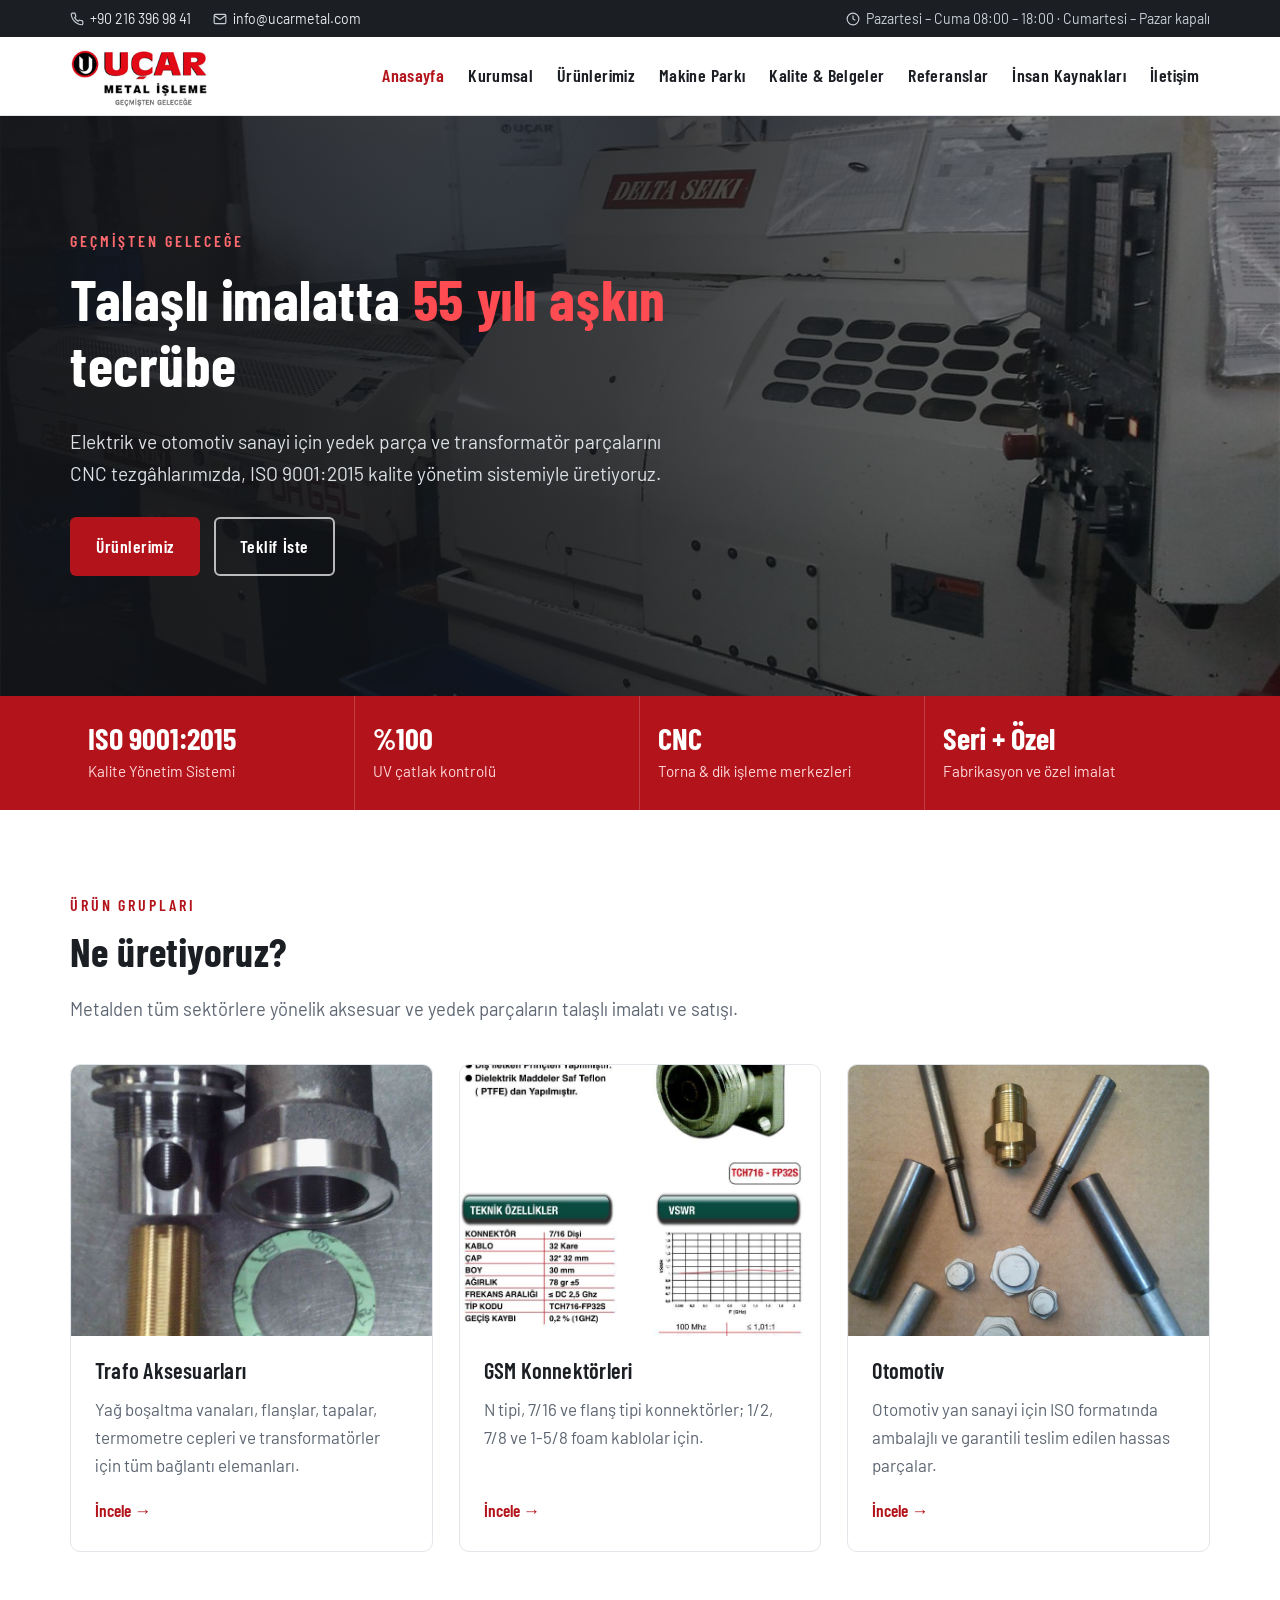
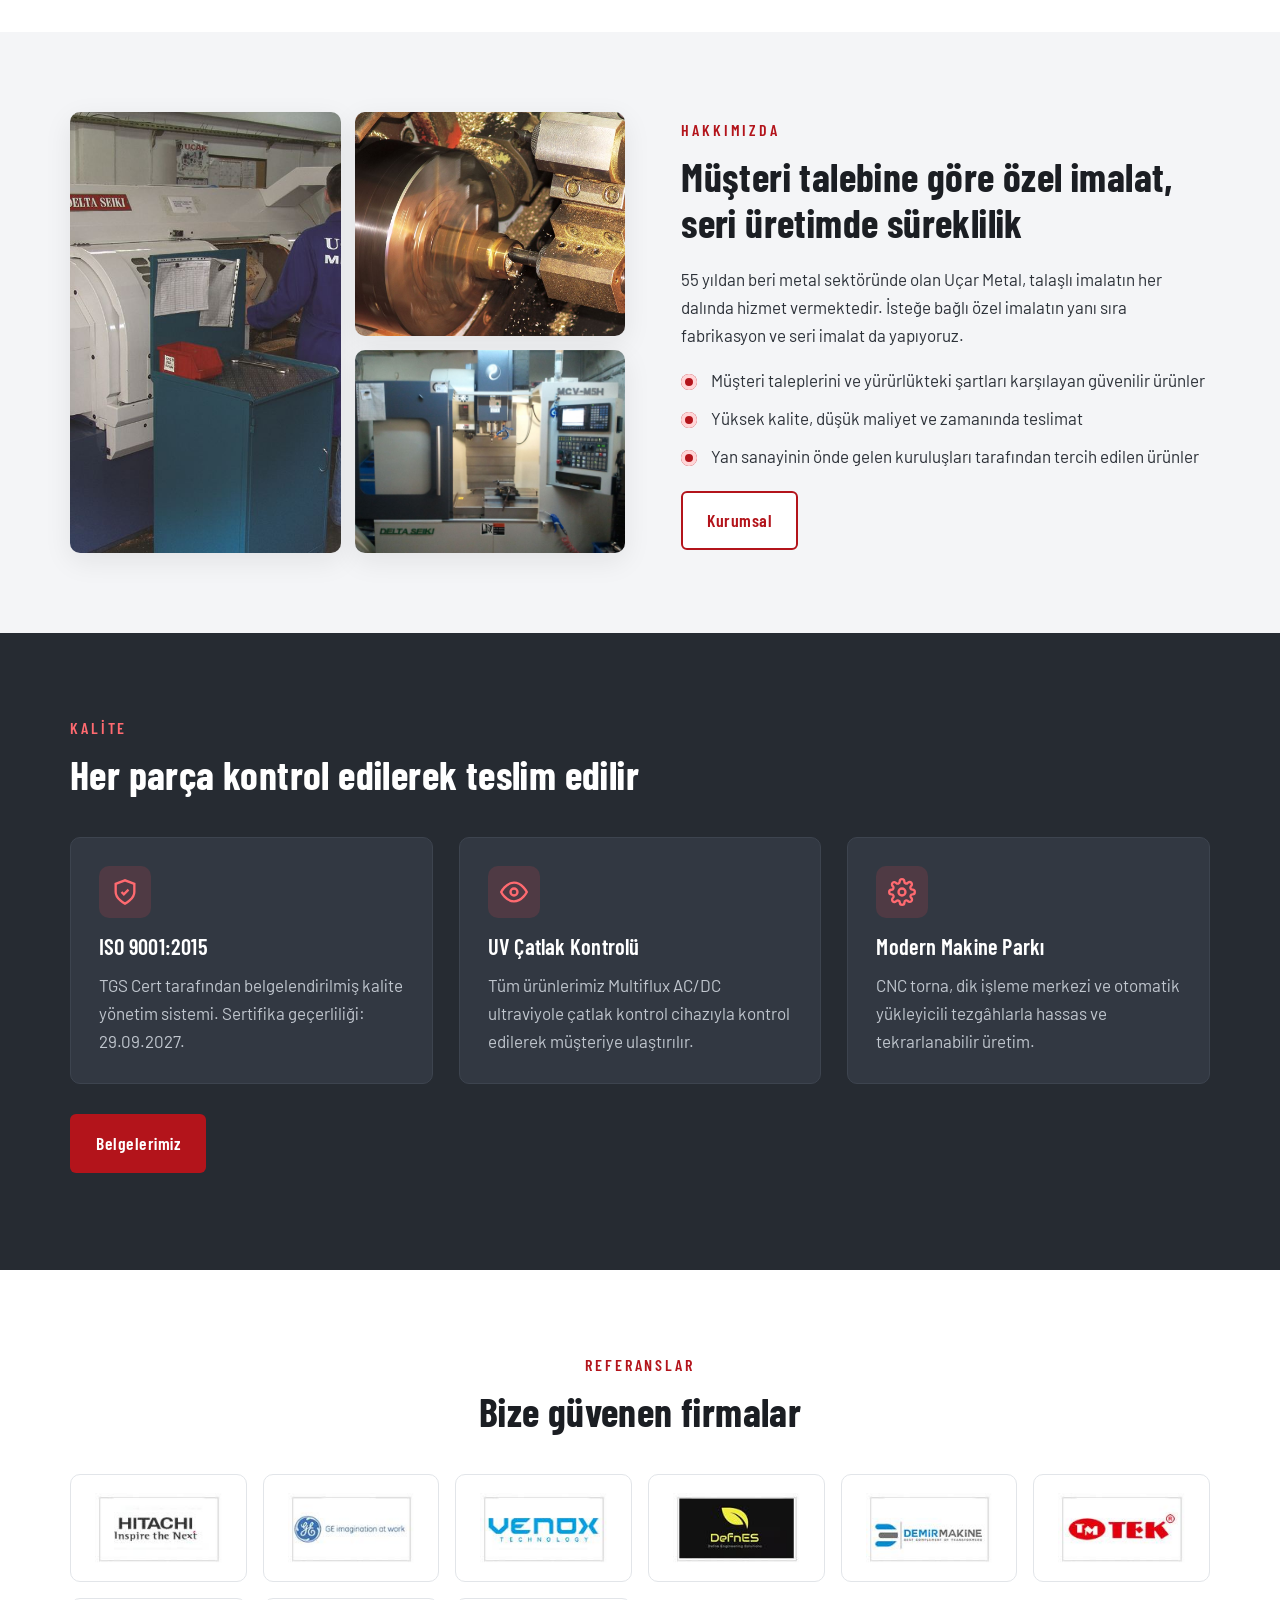
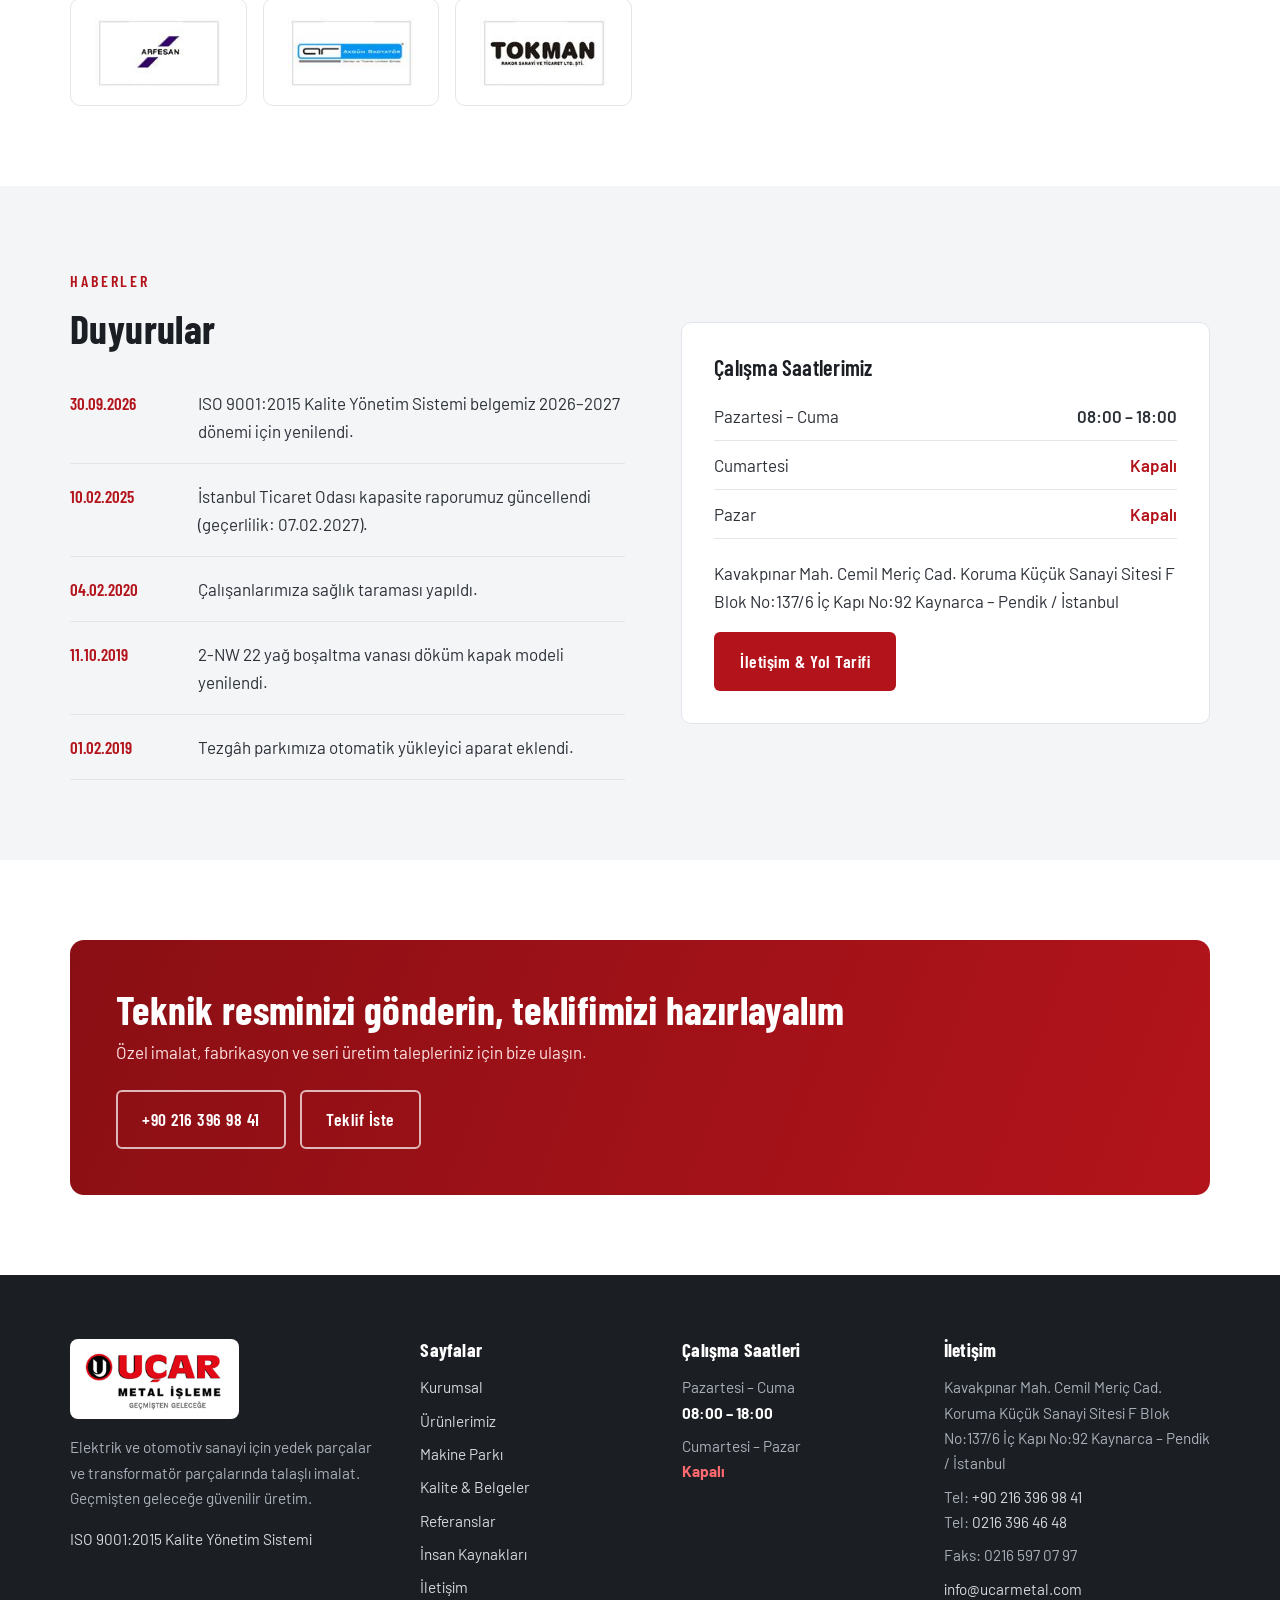
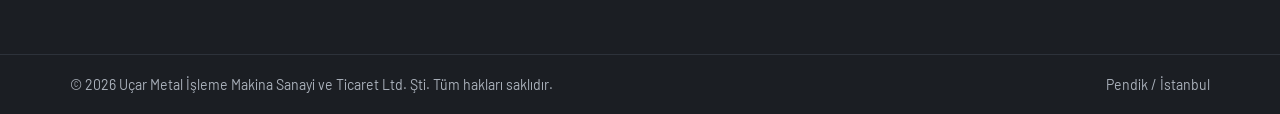
==== index.html @ 1b38c1e2 "Yeni kurumsal web sitesi Flash ve spam linklerinden arındırılmış, mobil uyumlu statik site. ISO 9001" ====
<!doctype html>
<html lang="tr">
<head>
<meta charset="utf-8">
<meta name="viewport" content="width=device-width, initial-scale=1">
<title>Uçar Metal İşleme | Talaşlı İmalat, Trafo Aksesuarları – Pendik / İstanbul</title>
<meta name="description" content="Uçar Metal; trafo aksesuarları, GSM konnektörleri ve otomotiv yedek parçalarında talaşlı imalat yapar. ISO 9001:2015 belgeli, Pendik / İstanbul.">
<link rel="canonical" href="https://www.ucarmetal.com/">
<meta property="og:title" content="Uçar Metal İşleme | Talaşlı İmalat, Trafo Aksesuarları – Pendik / İstanbul">
<meta property="og:description" content="Uçar Metal; trafo aksesuarları, GSM konnektörleri ve otomotiv yedek parçalarında talaşlı imalat yapar. ISO 9001:2015 belgeli, Pendik / İstanbul.">
<meta property="og:image" content="https://www.ucarmetal.com/img/makine/17.jpg">
<link rel="icon" href="img/favicon.png" type="image/png">
<link rel="preconnect" href="https://fonts.googleapis.com">
<link rel="preconnect" href="https://fonts.gstatic.com" crossorigin>
<link href="https://fonts.googleapis.com/css2?family=Barlow+Condensed:wght@500;600;700&family=Barlow:wght@400;500;600&display=swap" rel="stylesheet">
<link rel="stylesheet" href="css/style.css">
</head>
<body>
<a class="skip" href="#icerik">İçeriğe geç</a>
<div class="topbar">
  <div class="wrap">
    <div class="group">
      <span><svg width="14" height="14" viewBox="0 0 24 24" fill="none" stroke="currentColor" stroke-width="2"><path d="M22 16.9v3a2 2 0 0 1-2.2 2 19.8 19.8 0 0 1-8.6-3.1 19.5 19.5 0 0 1-6-6A19.8 19.8 0 0 1 2.1 4.2 2 2 0 0 1 4.1 2h3a2 2 0 0 1 2 1.7c.1.9.4 1.8.7 2.7a2 2 0 0 1-.5 2.1L8 9.8a16 16 0 0 0 6 6l1.3-1.3a2 2 0 0 1 2.1-.4c.9.3 1.8.6 2.7.7a2 2 0 0 1 1.7 2z"/></svg><a href="tel:+902163969841">+90 216 396 98 41</a></span>
      <span><svg width="14" height="14" viewBox="0 0 24 24" fill="none" stroke="currentColor" stroke-width="2"><rect x="2" y="4" width="20" height="16" rx="2"/><path d="m22 6-10 7L2 6"/></svg><a href="mailto:info@ucarmetal.com">info@ucarmetal.com</a></span>
    </div>
    <span><svg width="14" height="14" viewBox="0 0 24 24" fill="none" stroke="currentColor" stroke-width="2"><circle cx="12" cy="12" r="10"/><path d="M12 6v6l4 2"/></svg>Pazartesi – Cuma 08:00 – 18:00 · Cumartesi – Pazar kapalı</span>
  </div>
</div>
<header class="site-header">
  <div class="wrap">
    <a class="logo" href="index.html"><img src="img/logo.png" width="211" height="96" alt="Uçar Metal İşleme – Geçmişten Geleceğe"></a>
    <button class="nav-toggle" aria-label="Menüyü aç" aria-expanded="false"><span></span></button>
    <nav class="nav" aria-label="Ana menü"><ul><li><a href="index.html" aria-current="page">Anasayfa</a></li><li><a href="kurumsal.html">Kurumsal</a></li><li><a href="urunler.html">Ürünlerimiz</a></li><li><a href="makine-parki.html">Makine Parkı</a></li><li><a href="kalite.html">Kalite & Belgeler</a></li><li><a href="referanslar.html">Referanslar</a></li><li><a href="insan-kaynaklari.html">İnsan Kaynakları</a></li><li><a href="iletisim.html">İletişim</a></li></ul></nav>
  </div>
</header>
<main id="icerik">

<section class="hero"><div class="wrap">
  <span class="eyebrow">Geçmişten Geleceğe</span>
  <h1>Talaşlı imalatta <em>55 yılı aşkın</em> tecrübe</h1>
  <p>Elektrik ve otomotiv sanayi için yedek parça ve transformatör parçalarını CNC tezgâhlarımızda, ISO 9001:2015 kalite yönetim sistemiyle üretiyoruz.</p>
  <div class="hero-actions"><a class="btn btn-red" href="urunler.html">Ürünlerimiz</a><a class="btn btn-ghost" href="iletisim.html">Teklif İste</a></div>
</div></section>

<section class="stats"><div class="wrap">
  <div class="stat"><strong>ISO 9001:2015</strong><span>Kalite Yönetim Sistemi</span></div>
  <div class="stat"><strong>%100</strong><span>UV çatlak kontrolü</span></div>
  <div class="stat"><strong>CNC</strong><span>Torna &amp; dik işleme merkezleri</span></div>
  <div class="stat"><strong>Seri + Özel</strong><span>Fabrikasyon ve özel imalat</span></div>
</div></section>

<section class="section"><div class="wrap">
  <div class="section-title"><span class="eyebrow">Ürün Grupları</span><h2>Ne üretiyoruz?</h2><p class="lead">Metalden tüm sektörlere yönelik aksesuar ve yedek parçaların talaşlı imalatı ve satışı.</p></div>
  <div class="grid grid-3">
    <a class="card" href="urunler.html#trafo"><div class="card-img"><img src="img/urun/nw7.jpg" alt="Yağ boşaltma vanası"></div><div class="card-body"><h3>Trafo Aksesuarları</h3><p>Yağ boşaltma vanaları, flanşlar, tapalar, termometre cepleri ve transformatörler için tüm bağlantı elemanları.</p><span class="more">İncele</span></div></a>
    <a class="card" href="urunler.html#gsm"><div class="card-img"><img src="img/gsm/g13.jpg" alt="GSM konnektörü"></div><div class="card-body"><h3>GSM Konnektörleri</h3><p>N tipi, 7/16 ve flanş tipi konnektörler; 1/2, 7/8 ve 1-5/8 foam kablolar için.</p><span class="more">İncele</span></div></a>
    <a class="card" href="urunler.html#otomotiv"><div class="card-img"><img src="img/urun/o1.jpg" alt="Otomotiv parçaları"></div><div class="card-body"><h3>Otomotiv</h3><p>Otomotiv yan sanayi için ISO formatında ambalajlı ve garantili teslim edilen hassas parçalar.</p><span class="more">İncele</span></div></a>
  </div>
</div></section>

<section class="section section-soft"><div class="wrap split">
  <div class="img-pair">
    <div class="img-frame"><img src="img/makine/14.jpg" alt="Uçar Metal atölyesi" loading="lazy"></div>
    <div class="img-frame"><img src="img/makine/2.jpg" alt="Torna tezgâhında pirinç parça" loading="lazy"></div>
    <div class="img-frame"><img src="img/makine/19.jpg" alt="CNC dik işleme merkezi" loading="lazy"></div>
  </div>
  <div>
    <span class="eyebrow">Hakkımızda</span>
    <h2>Müşteri talebine göre özel imalat, seri üretimde süreklilik</h2>
    <p>55 yıldan beri metal sektöründe olan Uçar Metal, talaşlı imalatın her dalında hizmet vermektedir. İsteğe bağlı özel imalatın yanı sıra fabrikasyon ve seri imalat da yapıyoruz.</p>
    <ul class="checklist">
      <li>Müşteri taleplerini ve yürürlükteki şartları karşılayan güvenilir ürünler</li>
      <li>Yüksek kalite, düşük maliyet ve zamanında teslimat</li>
      <li>Yan sanayinin önde gelen kuruluşları tarafından tercih edilen ürünler</li>
    </ul>
    <a class="btn btn-outline" href="kurumsal.html">Kurumsal</a>
  </div>
</div></section>

<section class="section section-dark"><div class="wrap">
  <div class="section-title"><span class="eyebrow" style="color:#ff6a70">Kalite</span><h2>Her parça kontrol edilerek teslim edilir</h2></div>
  <div class="grid grid-3">
    <div class="feature"><div class="ico"><svg viewBox="0 0 24 24" fill="none" stroke="currentColor" stroke-width="2"><path d="M12 22s8-4 8-10V5l-8-3-8 3v7c0 6 8 10 8 10z"/><path d="m9 12 2 2 4-4"/></svg></div><h3>ISO 9001:2015</h3><p>TGS Cert tarafından belgelendirilmiş kalite yönetim sistemi. Sertifika geçerliliği: 29.09.2027.</p></div>
    <div class="feature"><div class="ico"><svg viewBox="0 0 24 24" fill="none" stroke="currentColor" stroke-width="2"><path d="M1 12s4-8 11-8 11 8 11 8-4 8-11 8S1 12 1 12z"/><circle cx="12" cy="12" r="3"/></svg></div><h3>UV Çatlak Kontrolü</h3><p>Tüm ürünlerimiz Multiflux AC/DC ultraviyole çatlak kontrol cihazıyla kontrol edilerek müşteriye ulaştırılır.</p></div>
    <div class="feature"><div class="ico"><svg viewBox="0 0 24 24" fill="none" stroke="currentColor" stroke-width="2"><circle cx="12" cy="12" r="3"/><path d="M19.4 15a1.7 1.7 0 0 0 .3 1.8l.1.1a2 2 0 1 1-2.8 2.8l-.1-.1a1.7 1.7 0 0 0-1.8-.3 1.7 1.7 0 0 0-1 1.5V21a2 2 0 1 1-4 0v-.1a1.7 1.7 0 0 0-1.1-1.5 1.7 1.7 0 0 0-1.8.3l-.1.1a2 2 0 1 1-2.8-2.8l.1-.1a1.7 1.7 0 0 0 .3-1.8 1.7 1.7 0 0 0-1.5-1H3a2 2 0 1 1 0-4h.1a1.7 1.7 0 0 0 1.5-1.1 1.7 1.7 0 0 0-.3-1.8l-.1-.1a2 2 0 1 1 2.8-2.8l.1.1a1.7 1.7 0 0 0 1.8.3H9a1.7 1.7 0 0 0 1-1.5V3a2 2 0 1 1 4 0v.1a1.7 1.7 0 0 0 1 1.5 1.7 1.7 0 0 0 1.8-.3l.1-.1a2 2 0 1 1 2.8 2.8l-.1.1a1.7 1.7 0 0 0-.3 1.8V9a1.7 1.7 0 0 0 1.5 1H21a2 2 0 1 1 0 4h-.1a1.7 1.7 0 0 0-1.5 1z"/></svg></div><h3>Modern Makine Parkı</h3><p>CNC torna, dik işleme merkezi ve otomatik yükleyicili tezgâhlarla hassas ve tekrarlanabilir üretim.</p></div>
  </div>
  <p style="margin-top:30px"><a class="btn btn-red" href="kalite.html">Belgelerimiz</a></p>
</div></section>

<section class="section"><div class="wrap">
  <div class="section-title center"><span class="eyebrow">Referanslar</span><h2>Bize güvenen firmalar</h2></div>
  <div class="logos"><div><img src="img/ref/ref1.jpg" alt="Hitachi" loading="lazy"></div><div><img src="img/ref/ref10.jpg" alt="GE" loading="lazy"></div><div><img src="img/ref/ref11.jpg" alt="Venox Technology" loading="lazy"></div><div><img src="img/ref/ref12.jpg" alt="DefnES" loading="lazy"></div><div><img src="img/ref/ref13.jpg" alt="Demir Makine" loading="lazy"></div><div><img src="img/ref/ref14.jpg" alt="TM TEK" loading="lazy"></div><div><img src="img/ref/ref3.jpg" alt="Arfesan" loading="lazy"></div><div><img src="img/ref/ref4.jpg" alt="Akgün Radyatör" loading="lazy"></div><div><img src="img/ref/ref5.jpg" alt="Tokman Rakor" loading="lazy"></div></div>
</div></section>

<section class="section section-soft"><div class="wrap split">
  <div>
    <span class="eyebrow">Haberler</span>
    <h2>Duyurular</h2>
    <ul class="news">
      <li><time datetime="2026-09-30">30.09.2026</time><span>ISO 9001:2015 Kalite Yönetim Sistemi belgemiz 2026–2027 dönemi için yenilendi.</span></li>
      <li><time datetime="2025-02-10">10.02.2025</time><span>İstanbul Ticaret Odası kapasite raporumuz güncellendi (geçerlilik: 07.02.2027).</span></li>
      <li><time datetime="2020-02-04">04.02.2020</time><span>Çalışanlarımıza sağlık taraması yapıldı.</span></li>
      <li><time datetime="2019-10-11">11.10.2019</time><span>2-NW 22 yağ boşaltma vanası döküm kapak modeli yenilendi.</span></li>
      <li><time datetime="2019-02-01">01.02.2019</time><span>Tezgâh parkımıza otomatik yükleyici aparat eklendi.</span></li>
    </ul>
  </div>
  <div class="panel">
    <h3>Çalışma Saatlerimiz</h3>
    <table class="hours"><tbody>
<tr><td>Pazartesi – Cuma</td><td>08:00 – 18:00</td></tr>
<tr class="closed"><td>Cumartesi</td><td>Kapalı</td></tr>
<tr class="closed"><td>Pazar</td><td>Kapalı</td></tr>
</tbody></table>
    <p style="margin-top:20px">Kavakpınar Mah. Cemil Meriç Cad. Koruma Küçük Sanayi Sitesi F Blok No:137/6 İç Kapı No:92 Kaynarca – Pendik / İstanbul</p>
    <a class="btn btn-red" href="iletisim.html">İletişim &amp; Yol Tarifi</a>
  </div>
</div></section>
<section class="section"><div class="wrap"><div class="cta">
<div><h2>Teknik resminizi gönderin, teklifimizi hazırlayalım</h2><p>Özel imalat, fabrikasyon ve seri üretim talepleriniz için bize ulaşın.</p></div>
<div class="hero-actions" style="margin:0"><a class="btn btn-ghost" href="tel:+902163969841">+90 216 396 98 41</a><a class="btn btn-ghost" href="iletisim.html">Teklif İste</a></div>
</div></div></section>
</main>
<footer class="site-footer">
  <div class="wrap">
    <div>
      <a class="logo" href="index.html"><img src="img/logo.png" width="211" height="96" alt="Uçar Metal İşleme – Geçmişten Geleceğe"></a>
      <p>Elektrik ve otomotiv sanayi için yedek parçalar ve transformatör parçalarında talaşlı imalat. Geçmişten geleceğe güvenilir üretim.</p>
      <p><a href="kalite.html">ISO 9001:2015 Kalite Yönetim Sistemi</a></p>
    </div>
    <div>
      <h4>Sayfalar</h4>
      <ul><li><a href="kurumsal.html">Kurumsal</a></li><li><a href="urunler.html">Ürünlerimiz</a></li><li><a href="makine-parki.html">Makine Parkı</a></li><li><a href="kalite.html">Kalite & Belgeler</a></li><li><a href="referanslar.html">Referanslar</a></li><li><a href="insan-kaynaklari.html">İnsan Kaynakları</a></li><li><a href="iletisim.html">İletişim</a></li></ul>
    </div>
    <div>
      <h4>Çalışma Saatleri</h4>
      <ul>
        <li>Pazartesi – Cuma<br><strong style="color:#fff">08:00 – 18:00</strong></li>
        <li>Cumartesi – Pazar<br><strong style="color:#ff6a70">Kapalı</strong></li>
      </ul>
    </div>
    <div>
      <h4>İletişim</h4>
      <ul>
        <li>Kavakpınar Mah. Cemil Meriç Cad. Koruma Küçük Sanayi Sitesi F Blok No:137/6 İç Kapı No:92 Kaynarca – Pendik / İstanbul</li>
        <li>Tel: <a href="tel:+902163969841">+90 216 396 98 41</a><br>Tel: <a href="tel:+902163964648">0216 396 46 48</a></li>
        <li>Faks: 0216 597 07 97</li>
        <li><a href="mailto:info@ucarmetal.com">info@ucarmetal.com</a></li>
      </ul>
    </div>
  </div>
  <div class="copy">
    <div class="wrap">
      <span>© <span id="year">2026</span> Uçar Metal İşleme Makina Sanayi ve Ticaret Ltd. Şti. Tüm hakları saklıdır.</span>
      <span>Pendik / İstanbul</span>
    </div>
  </div>
</footer>
<script src="js/main.js"></script>
</body>
</html>
---- css/style.css ----
:root {
  --red: #b3141b;
  --red-dark: #8a0f14;
  --ink: #1b1e23;
  --steel: #262b32;
  --steel-2: #323842;
  --text: #2c3138;
  --muted: #5d6672;
  --line: #e2e5e9;
  --bg: #ffffff;
  --bg-soft: #f4f5f7;
  --radius: 10px;
  --shadow: 0 8px 28px rgba(20, 24, 30, .08);
  --wrap: 1180px;
  --head: "Barlow Condensed", "Arial Narrow", sans-serif;
  --body: "Barlow", "Segoe UI", Arial, sans-serif;
}

*, *::before, *::after { box-sizing: border-box; }
html { scroll-behavior: smooth; }
body { margin: 0; font-family: var(--body); font-size: 17px; line-height: 1.65; color: var(--text); background: var(--bg); }
img { max-width: 100%; display: block; }
a { color: var(--red); text-decoration: none; }
a:hover { color: var(--red-dark); }
h1, h2, h3, h4 { font-family: var(--head); color: var(--ink); line-height: 1.15; margin: 0 0 .5em; letter-spacing: .01em; }
h1 { font-size: clamp(2.2rem, 5vw, 3.6rem); font-weight: 700; }
h2 { font-size: clamp(1.8rem, 3.4vw, 2.5rem); font-weight: 700; }
h3 { font-size: 1.4rem; font-weight: 600; }
p { margin: 0 0 1em; }
.wrap { width: 100%; max-width: var(--wrap); margin: 0 auto; padding: 0 20px; }
.skip { position: absolute; left: -999px; }
.skip:focus { left: 12px; top: 12px; background: #fff; padding: 8px 12px; z-index: 100; }

/* Top bar */
.topbar { background: var(--ink); color: #c9ced6; font-size: .88rem; }
.topbar .wrap { display: flex; flex-wrap: wrap; gap: 6px 22px; justify-content: space-between; padding-top: 7px; padding-bottom: 7px; }
.topbar a { color: #e8eaee; }
.topbar a:hover { color: #fff; }
.topbar span { display: inline-flex; align-items: center; gap: 6px; }
.topbar .group { display: flex; flex-wrap: wrap; gap: 6px 22px; }

/* Header */
.site-header { background: #fff; border-bottom: 1px solid var(--line); position: sticky; top: 0; z-index: 50; }
.site-header .wrap { display: flex; align-items: center; justify-content: space-between; min-height: 78px; gap: 20px; }
.logo { display: flex; align-items: center; flex-shrink: 0; }
.logo img { height: 64px; width: auto; }
.logo-mark { width: 48px; height: 48px; border-radius: 50%; background: var(--red); color: #fff; display: grid; place-items: center; font-family: var(--head); font-weight: 700; font-size: 1.9rem; box-shadow: inset 0 0 0 3px #fff, 0 0 0 2px var(--red); }
.logo-text { display: flex; flex-direction: column; line-height: 1; }
.logo-text strong { font-family: var(--head); font-size: 1.85rem; font-weight: 700; color: var(--red); letter-spacing: .02em; }
.logo-text small { font-family: var(--head); font-size: .95rem; font-weight: 600; letter-spacing: .14em; color: var(--ink); margin-top: 3px; }
.nav ul { list-style: none; margin: 0; padding: 0; display: flex; gap: 2px; }
.nav a { display: block; white-space: nowrap; padding: 10px 11px; font-family: var(--head); font-size: 1.12rem; font-weight: 600; color: var(--ink); border-radius: 6px; letter-spacing: .02em; }
.nav a:hover { color: var(--red); background: var(--bg-soft); }
.nav a[aria-current="page"] { color: var(--red); }
.nav-toggle { display: none; background: none; border: 1px solid var(--line); border-radius: 8px; width: 46px; height: 42px; cursor: pointer; }
.nav-toggle span, .nav-toggle span::before, .nav-toggle span::after { display: block; width: 22px; height: 2px; background: var(--ink); margin: 0 auto; position: relative; content: ""; }
.nav-toggle span::before { position: absolute; top: -7px; }
.nav-toggle span::after { position: absolute; top: 7px; }

@media (max-width: 1200px) {
  .nav-toggle { display: block; }
  .nav { position: absolute; left: 0; right: 0; top: 100%; background: #fff; border-bottom: 1px solid var(--line); display: none; box-shadow: var(--shadow); }
  .nav.open { display: block; }
  .nav ul { flex-direction: column; padding: 8px 12px 14px; }
  .nav a { padding: 12px 10px; border-bottom: 1px solid var(--line); border-radius: 0; }
}

/* Buttons */
.btn { display: inline-flex; align-items: center; gap: 8px; padding: 13px 24px; border-radius: 6px; font-family: var(--head); font-weight: 600; font-size: 1.1rem; letter-spacing: .03em; border: 2px solid transparent; cursor: pointer; transition: background .15s, color .15s; }
.btn-red { background: var(--red); color: #fff; }
.btn-red:hover { background: var(--red-dark); color: #fff; }
.btn-ghost { border-color: rgba(255,255,255,.7); color: #fff; }
.btn-ghost:hover { background: #fff; color: var(--ink); }
.btn-outline { border-color: var(--red); color: var(--red); background: #fff; }
.btn-outline:hover { background: var(--red); color: #fff; }

/* Hero */
.hero { position: relative; color: #fff; background: var(--steel) url("../img/makine/17.jpg") center/cover no-repeat; }
.hero::before { content: ""; position: absolute; inset: 0; background: linear-gradient(100deg, rgba(18,20,24,.93) 0%, rgba(18,20,24,.78) 48%, rgba(18,20,24,.35) 100%); }
.hero .wrap { position: relative; padding-top: 110px; padding-bottom: 120px; }
.hero h1 { color: #fff; max-width: 760px; }
.hero h1 em { font-style: normal; color: #ff4b52; }
.hero p { font-size: 1.2rem; max-width: 620px; color: #dde1e6; }
.hero .eyebrow { color: #ff6a70; }
.hero-actions { display: flex; flex-wrap: wrap; gap: 14px; margin-top: 28px; }
.eyebrow { display: inline-block; font-family: var(--head); font-weight: 600; font-size: 1rem; letter-spacing: .18em; text-transform: uppercase; color: var(--red); margin-bottom: 10px; }

/* Page header */
.page-head { background: var(--steel) url("../img/makine/18.jpg") center/cover no-repeat; position: relative; color: #fff; }
.page-head::before { content: ""; position: absolute; inset: 0; background: rgba(18,20,24,.82); }
.page-head .wrap { position: relative; padding-top: 56px; padding-bottom: 56px; }
.page-head h1 { color: #fff; margin: 0; font-size: clamp(2rem, 4.4vw, 3rem); }
.crumbs { font-size: .92rem; color: #b9c0c9; margin-top: 6px; }
.crumbs a { color: #fff; }

/* Sections */
.section { padding: 80px 0; }
.section-soft { background: var(--bg-soft); }
.section-dark { background: var(--steel); color: #d4d8de; }
.section-dark h2, .section-dark h3 { color: #fff; }
.section-title { max-width: 720px; margin-bottom: 40px; }
.section-title.center { text-align: center; margin-left: auto; margin-right: auto; }
.lead { font-size: 1.15rem; color: var(--muted); }

/* Stats strip */
.stats { background: var(--red); color: #fff; }
.stats .wrap { display: grid; grid-template-columns: repeat(4, 1fr); }
.stat { padding: 26px 18px; border-right: 1px solid rgba(255,255,255,.18); }
.stat:last-child { border-right: 0; }
.stat strong { display: block; font-family: var(--head); font-size: 1.9rem; font-weight: 700; line-height: 1.1; }
.stat span { font-size: .95rem; color: #ffd9db; }
@media (max-width: 820px) { .stats .wrap { grid-template-columns: repeat(2, 1fr); } .stat:nth-child(2) { border-right: 0; } .stat:nth-child(-n+2) { border-bottom: 1px solid rgba(255,255,255,.18); } }

/* Grids & cards */
.grid { display: grid; gap: 26px; }
.grid-2 { grid-template-columns: repeat(2, 1fr); }
.grid-3 { grid-template-columns: repeat(3, 1fr); }
.grid-4 { grid-template-columns: repeat(4, 1fr); }
@media (max-width: 960px) { .grid-3, .grid-4 { grid-template-columns: repeat(2, 1fr); } }
@media (max-width: 640px) { .grid-2, .grid-3, .grid-4 { grid-template-columns: 1fr; } }
.split { display: grid; grid-template-columns: 1.05fr 1fr; gap: 56px; align-items: center; }
@media (max-width: 900px) { .split { grid-template-columns: 1fr; gap: 32px; } }

.card { background: #fff; border: 1px solid var(--line); border-radius: var(--radius); overflow: hidden; display: flex; flex-direction: column; transition: box-shadow .2s, transform .2s; }
.card:hover { box-shadow: var(--shadow); transform: translateY(-3px); }
.card-img { aspect-ratio: 4/3; overflow: hidden; background: var(--bg-soft); }
.card-img img { width: 100%; height: 100%; object-fit: cover; }
.card-body { padding: 22px 24px 26px; flex: 1; display: flex; flex-direction: column; }
.card-body p { color: var(--muted); }
.card-body .more { margin-top: auto; font-family: var(--head); font-weight: 600; font-size: 1.08rem; }
.card-body .more::after { content: " →"; }

.img-frame { border-radius: var(--radius); overflow: hidden; box-shadow: var(--shadow); }
.img-frame img { width: 100%; height: 100%; object-fit: cover; }
.split > .img-frame { aspect-ratio: 4/3; }
.img-pair { display: grid; grid-template-columns: 1fr 1fr; gap: 14px; }
.img-pair .img-frame:first-child { grid-row: span 2; }

.checklist { list-style: none; padding: 0; margin: 0 0 1.2em; }
.checklist li { position: relative; padding-left: 30px; margin-bottom: 10px; }
.checklist li::before { content: ""; position: absolute; left: 0; top: .45em; width: 16px; height: 16px; border-radius: 50%; background: var(--red); box-shadow: inset 0 0 0 4px #ffd5d7; }

/* Feature tiles */
.feature { padding: 28px; border-radius: var(--radius); background: #fff; border: 1px solid var(--line); }
.feature .ico { width: 52px; height: 52px; border-radius: 10px; background: #fbe9ea; color: var(--red); display: grid; place-items: center; margin-bottom: 16px; }
.feature .ico svg { width: 28px; height: 28px; }
.feature p { color: var(--muted); margin: 0; }
.section-dark .feature { background: var(--steel-2); border-color: #3d444f; }
.section-dark .feature p { color: #c0c6ce; }
.section-dark .feature .ico { background: rgba(255,75,82,.14); color: #ff6a70; }

/* Gallery */
.gallery { display: grid; grid-template-columns: repeat(auto-fill, minmax(210px, 1fr)); gap: 16px; }
.gallery figure { margin: 0; background: #fff; border: 1px solid var(--line); border-radius: var(--radius); overflow: hidden; }
.gallery button { display: block; width: 100%; padding: 0; border: 0; background: var(--bg-soft); cursor: zoom-in; aspect-ratio: 1/1; }
.gallery button img { width: 100%; height: 100%; object-fit: cover; transition: transform .3s; }
.gallery button:hover img { transform: scale(1.05); }
.gallery figcaption { padding: 10px 14px 12px; font-size: .95rem; line-height: 1.35; color: var(--text); }
.gallery.tight figcaption { display: none; }

.lightbox { position: fixed; inset: 0; background: rgba(10,12,15,.92); display: none; align-items: center; justify-content: center; z-index: 200; padding: 30px; }
.lightbox.open { display: flex; }
.lightbox img { max-width: min(1100px, 100%); max-height: 82vh; border-radius: 6px; }
.lightbox p { color: #e6e9ee; text-align: center; margin: 14px 0 0; }
.lightbox .lb-inner { display: flex; flex-direction: column; align-items: center; }
.lb-btn { position: absolute; background: rgba(255,255,255,.12); border: 0; color: #fff; width: 50px; height: 50px; border-radius: 50%; font-size: 1.6rem; cursor: pointer; }
.lb-btn:hover { background: var(--red); }
.lb-close { top: 18px; right: 18px; }
.lb-prev { left: 18px; top: 50%; transform: translateY(-50%); }
.lb-next { right: 18px; top: 50%; transform: translateY(-50%); }

/* Product tags */
.tags { display: flex; flex-wrap: wrap; gap: 8px; padding: 0; margin: 0 0 30px; list-style: none; }
.tags li { background: #fff; border: 1px solid var(--line); border-radius: 30px; padding: 6px 14px; font-size: .95rem; }
.subnav { display: flex; flex-wrap: wrap; gap: 10px; margin-bottom: 10px; }
.subnav a { padding: 8px 16px; border-radius: 30px; border: 1px solid var(--line); background: #fff; color: var(--ink); font-weight: 500; }
.subnav a:hover { border-color: var(--red); color: var(--red); }
.product-block { scroll-margin-top: 100px; }
.product-block + .product-block { margin-top: 70px; padding-top: 70px; border-top: 1px solid var(--line); }

/* References */
.logos { display: grid; grid-template-columns: repeat(auto-fill, minmax(170px, 1fr)); gap: 16px; }
.logos div { background: #fff; border: 1px solid var(--line); border-radius: var(--radius); padding: 18px; display: grid; place-items: center; aspect-ratio: 16/8; }
.logos img { max-height: 70px; width: auto; object-fit: contain; }

/* Documents */
.doc { display: grid; grid-template-columns: 220px 1fr; gap: 30px; background: #fff; border: 1px solid var(--line); border-radius: var(--radius); padding: 26px; align-items: start; }
.doc + .doc { margin-top: 24px; }
@media (max-width: 700px) { .doc { grid-template-columns: 1fr; } }
.doc-thumb { border: 1px solid var(--line); border-radius: 6px; overflow: hidden; background: var(--bg-soft); }
.doc-cert { aspect-ratio: 1/1.414; background: linear-gradient(160deg, #fffdf6, #f3ecd9); border: 1px solid #e6dcc0; border-radius: 6px; display: flex; flex-direction: column; align-items: center; justify-content: center; text-align: center; padding: 18px; color: #5b4a24; }
.doc-cert b { font-family: var(--head); font-size: 2.1rem; color: var(--red-dark); line-height: 1; }
.doc-cert span { font-size: .85rem; letter-spacing: .08em; text-transform: uppercase; margin-top: 6px; }
.doc dl { display: grid; grid-template-columns: max-content 1fr; gap: 6px 18px; margin: 0 0 18px; }
.doc dt { color: var(--muted); }
.doc dd { margin: 0; font-weight: 500; }
.badge { display: inline-block; background: #e7f6ec; color: #17733a; border-radius: 30px; padding: 3px 12px; font-size: .85rem; font-weight: 600; margin-bottom: 10px; }

/* News */
.news { list-style: none; margin: 0; padding: 0; }
.news li { display: grid; grid-template-columns: 110px 1fr; gap: 18px; padding: 18px 0; border-bottom: 1px solid var(--line); }
.news time { font-family: var(--head); font-weight: 600; color: var(--red); }

/* Hours & contact */
.hours { width: 100%; border-collapse: collapse; }
.hours td { padding: 10px 0; border-bottom: 1px solid var(--line); }
.hours td:last-child { text-align: right; font-weight: 600; }
.hours .closed td:last-child { color: var(--red); }
.contact-list { list-style: none; padding: 0; margin: 0; }
.contact-list li { display: grid; grid-template-columns: 42px 1fr; gap: 12px; padding: 14px 0; border-bottom: 1px solid var(--line); }
.contact-list .ico { width: 42px; height: 42px; border-radius: 50%; background: #fbe9ea; color: var(--red); display: grid; place-items: center; }
.contact-list .ico svg { width: 20px; height: 20px; }
.contact-list b { display: block; font-family: var(--head); font-size: 1.1rem; color: var(--ink); }
.map { border: 0; width: 100%; height: 380px; border-radius: var(--radius); display: block; }

.cta { background: linear-gradient(110deg, var(--red-dark), var(--red)); color: #fff; border-radius: 14px; padding: 46px; display: flex; flex-wrap: wrap; gap: 24px; align-items: center; justify-content: space-between; }
.cta h2 { color: #fff; margin: 0 0 6px; }
.cta p { margin: 0; color: #ffe1e2; }
.cta .btn-ghost:hover { color: var(--red); }

/* Forms */
.form { display: grid; grid-template-columns: 1fr 1fr; gap: 16px; }
.form .full { grid-column: 1 / -1; }
@media (max-width: 640px) { .form { grid-template-columns: 1fr; } }
.form label { display: block; font-weight: 500; margin-bottom: 6px; font-size: .95rem; }
.form input, .form select, .form textarea { width: 100%; padding: 12px 14px; border: 1px solid #cfd4da; border-radius: 6px; font: inherit; background: #fff; color: var(--text); }
.form input:focus, .form select:focus, .form textarea:focus { outline: 2px solid rgba(179,20,27,.25); border-color: var(--red); }
.form textarea { min-height: 140px; resize: vertical; }
.form .check { display: flex; gap: 10px; align-items: flex-start; font-size: .92rem; color: var(--muted); }
.form .check input { width: auto; margin-top: 5px; }
.form-note { font-size: .88rem; color: var(--muted); }
.panel { background: #fff; border: 1px solid var(--line); border-radius: var(--radius); padding: 32px; }

/* Footer */
.site-footer { background: var(--ink); color: #aab1bb; font-size: .96rem; }
.site-footer .wrap { display: grid; grid-template-columns: 1.4fr 1fr 1fr 1.2fr; gap: 40px; padding-top: 64px; padding-bottom: 44px; }
@media (max-width: 900px) { .site-footer .wrap { grid-template-columns: 1fr 1fr; } }
@media (max-width: 560px) { .site-footer .wrap { grid-template-columns: 1fr; } }
.site-footer h4 { color: #fff; font-size: 1.2rem; margin-bottom: 14px; }
.site-footer ul { list-style: none; margin: 0; padding: 0; }
.site-footer li { margin-bottom: 8px; }
.site-footer a { color: #d5d9df; }
.site-footer a:hover { color: #fff; }
.site-footer .logo { display: inline-flex; background: #fff; border-radius: 8px; padding: 8px 14px; margin-bottom: 16px; }
.copy { border-top: 1px solid #2d323a; }
.copy .wrap { display: flex; flex-wrap: wrap; justify-content: space-between; gap: 10px; padding-top: 18px; padding-bottom: 18px; font-size: .88rem; grid-template-columns: none; }
@media (max-width: 520px) { .stat strong { font-size: 1.35rem; } .topbar { font-size: .8rem; } .hero .wrap { padding-top: 70px; padding-bottom: 80px; } }
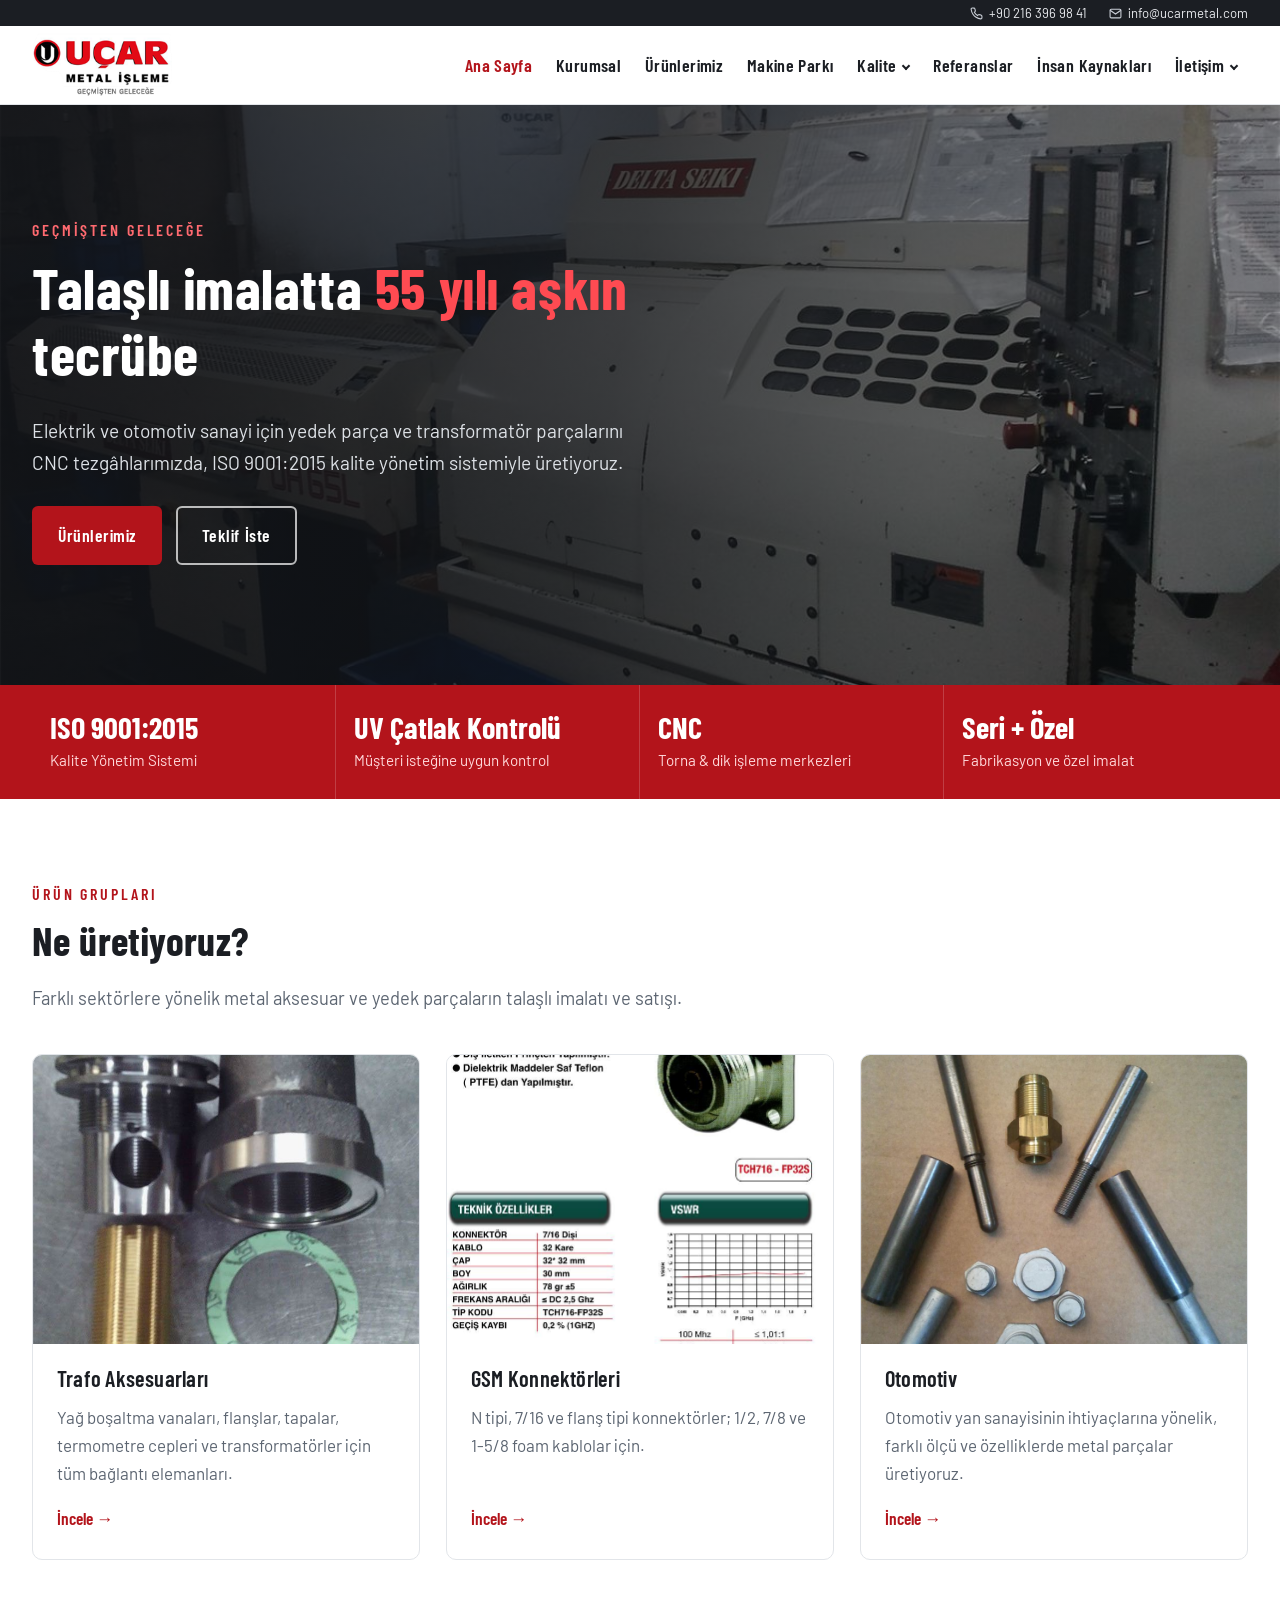
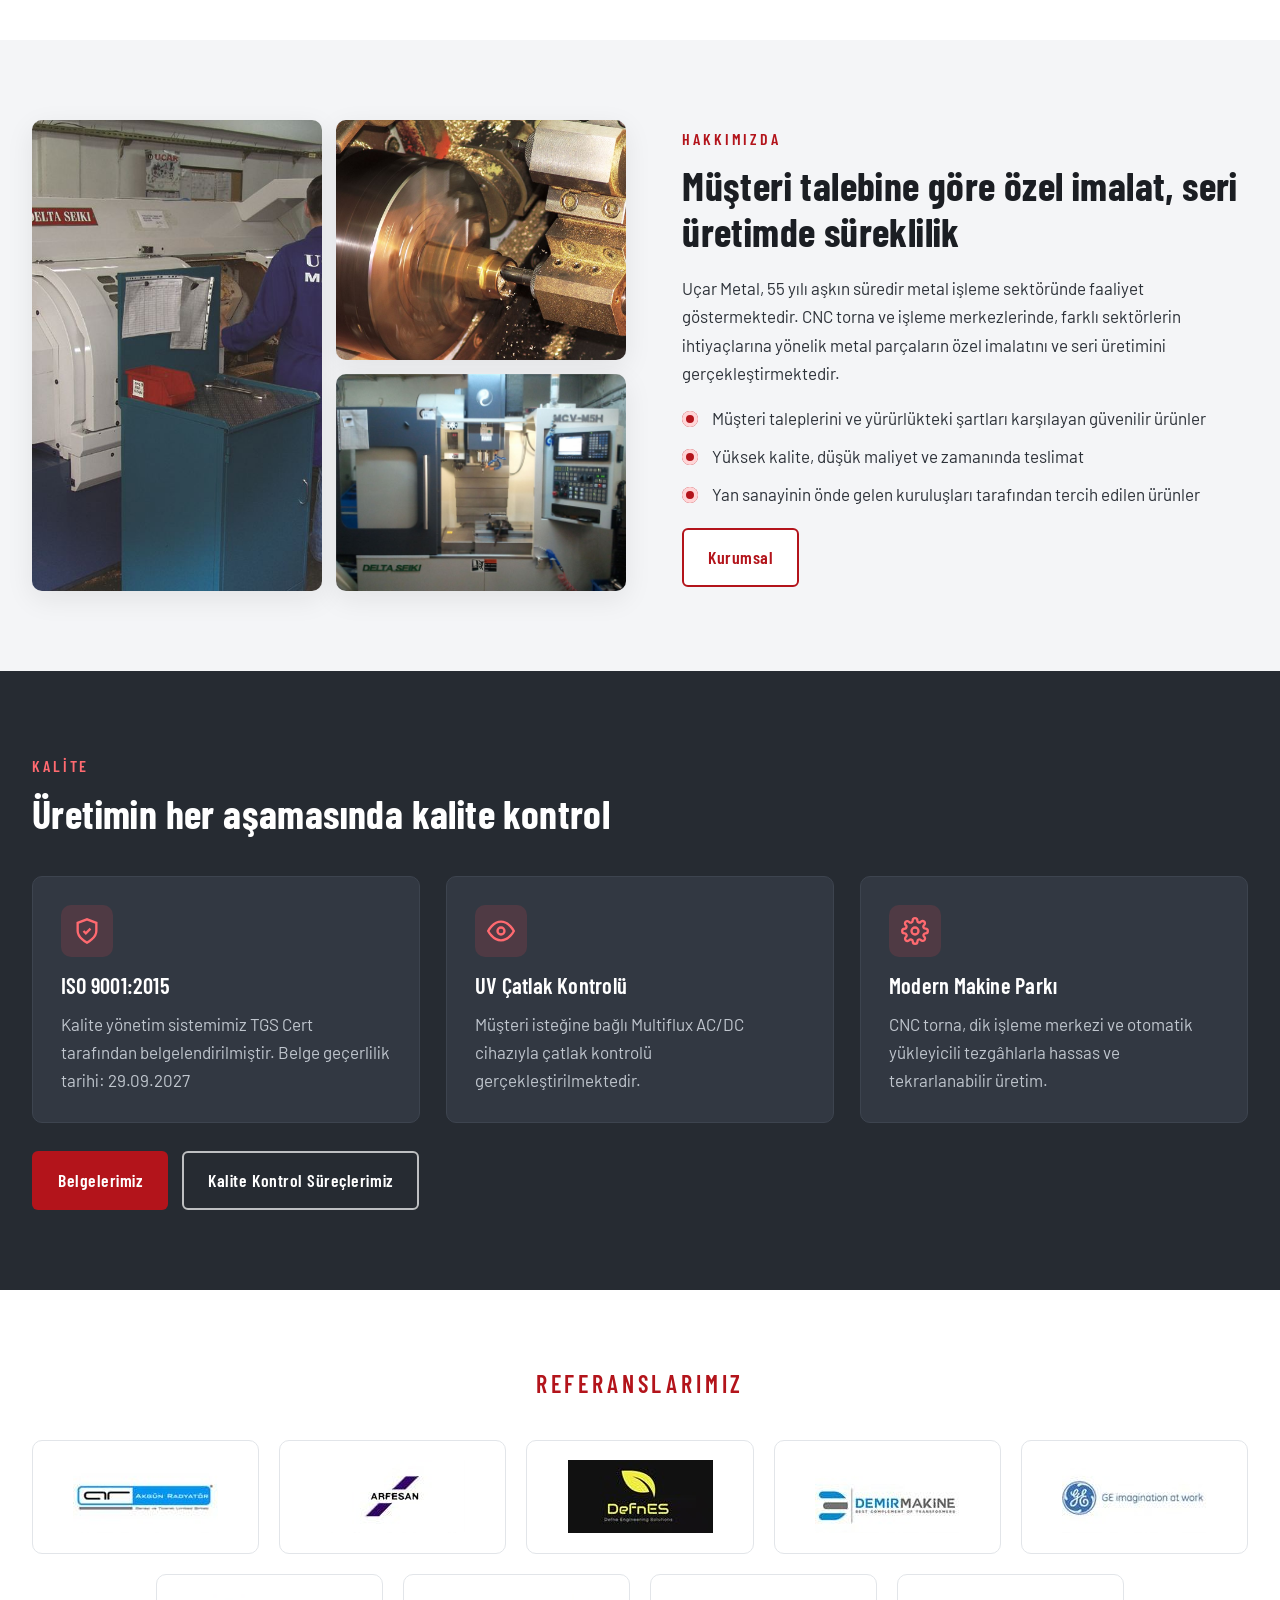
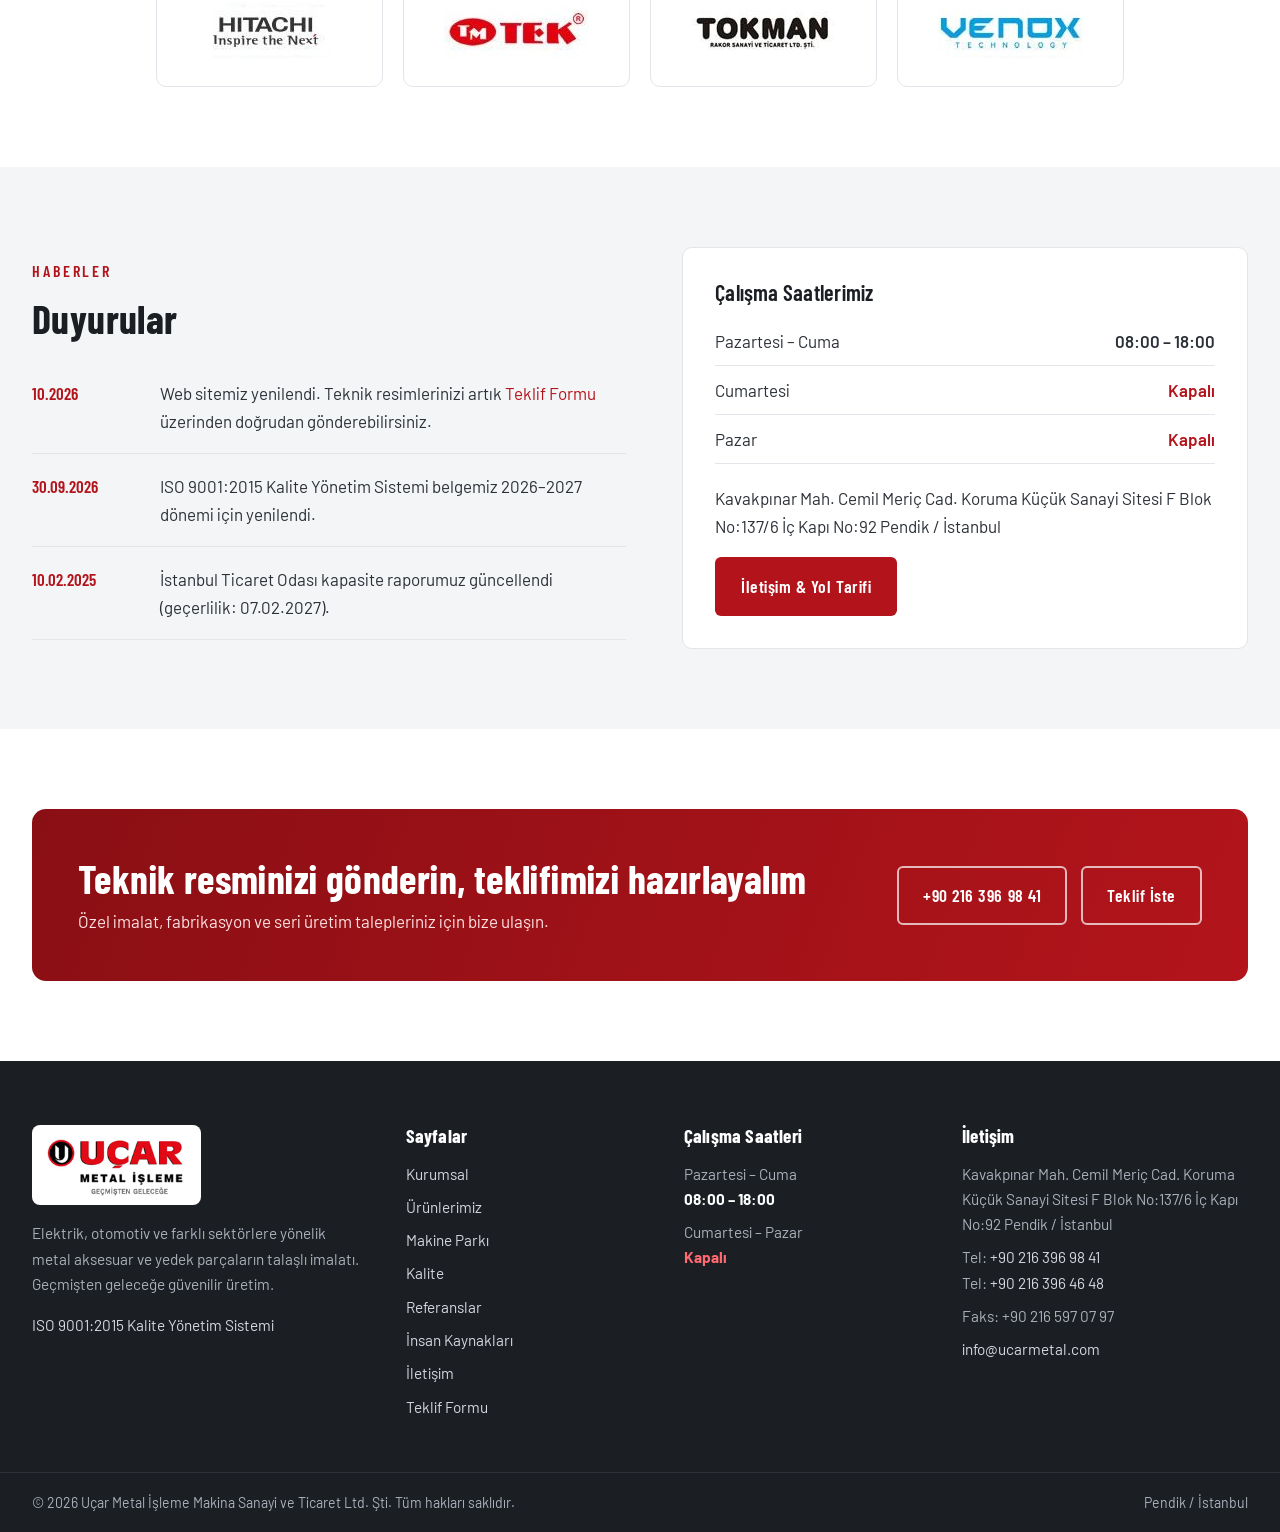
==== commit c9c99e72: "Revize 1: menü, metin, form ve harita düzenlemeleri - Üst şerit sadeleşti; telefon ve e-posta sağa a" ====
--- a/index.html
+++ b/index.html
@@ -20,17 +20,16 @@
 <div class="topbar">
   <div class="wrap">
     <div class="group">
-      <span><svg width="14" height="14" viewBox="0 0 24 24" fill="none" stroke="currentColor" stroke-width="2"><path d="M22 16.9v3a2 2 0 0 1-2.2 2 19.8 19.8 0 0 1-8.6-3.1 19.5 19.5 0 0 1-6-6A19.8 19.8 0 0 1 2.1 4.2 2 2 0 0 1 4.1 2h3a2 2 0 0 1 2 1.7c.1.9.4 1.8.7 2.7a2 2 0 0 1-.5 2.1L8 9.8a16 16 0 0 0 6 6l1.3-1.3a2 2 0 0 1 2.1-.4c.9.3 1.8.6 2.7.7a2 2 0 0 1 1.7 2z"/></svg><a href="tel:+902163969841">+90 216 396 98 41</a></span>
-      <span><svg width="14" height="14" viewBox="0 0 24 24" fill="none" stroke="currentColor" stroke-width="2"><rect x="2" y="4" width="20" height="16" rx="2"/><path d="m22 6-10 7L2 6"/></svg><a href="mailto:info@ucarmetal.com">info@ucarmetal.com</a></span>
+      <span><svg width="13" height="13" viewBox="0 0 24 24" fill="none" stroke="currentColor" stroke-width="2"><path d="M22 16.9v3a2 2 0 0 1-2.2 2 19.8 19.8 0 0 1-8.6-3.1 19.5 19.5 0 0 1-6-6A19.8 19.8 0 0 1 2.1 4.2 2 2 0 0 1 4.1 2h3a2 2 0 0 1 2 1.7c.1.9.4 1.8.7 2.7a2 2 0 0 1-.5 2.1L8 9.8a16 16 0 0 0 6 6l1.3-1.3a2 2 0 0 1 2.1-.4c.9.3 1.8.6 2.7.7a2 2 0 0 1 1.7 2z"/></svg><a href="tel:+902163969841">+90 216 396 98 41</a></span>
+      <span><svg width="13" height="13" viewBox="0 0 24 24" fill="none" stroke="currentColor" stroke-width="2"><rect x="2" y="4" width="20" height="16" rx="2"/><path d="m22 6-10 7L2 6"/></svg><a href="mailto:info@ucarmetal.com">info@ucarmetal.com</a></span>
     </div>
-    <span><svg width="14" height="14" viewBox="0 0 24 24" fill="none" stroke="currentColor" stroke-width="2"><circle cx="12" cy="12" r="10"/><path d="M12 6v6l4 2"/></svg>Pazartesi – Cuma 08:00 – 18:00 · Cumartesi – Pazar kapalı</span>
   </div>
 </div>
 <header class="site-header">
   <div class="wrap">
     <a class="logo" href="index.html"><img src="img/logo.png" width="211" height="96" alt="Uçar Metal İşleme – Geçmişten Geleceğe"></a>
     <button class="nav-toggle" aria-label="Menüyü aç" aria-expanded="false"><span></span></button>
-    <nav class="nav" aria-label="Ana menü"><ul><li><a href="index.html" aria-current="page">Anasayfa</a></li><li><a href="kurumsal.html">Kurumsal</a></li><li><a href="urunler.html">Ürünlerimiz</a></li><li><a href="makine-parki.html">Makine Parkı</a></li><li><a href="kalite.html">Kalite & Belgeler</a></li><li><a href="referanslar.html">Referanslar</a></li><li><a href="insan-kaynaklari.html">İnsan Kaynakları</a></li><li><a href="iletisim.html">İletişim</a></li></ul></nav>
+    <nav class="nav" aria-label="Ana menü"><ul><li><a href="index.html" aria-current="page">Ana Sayfa</a></li><li><a href="kurumsal.html">Kurumsal</a></li><li><a href="urunler.html">Ürünlerimiz</a></li><li><a href="makine-parki.html">Makine Parkı</a></li><li class="has-sub"><a href="belgeler.html">Kalite</a><ul class="sub"><li><a href="belgeler.html">Kalite Belgelerimiz</a></li><li><a href="kalite-kontrol.html">Kalite Kontrol Süreçlerimiz</a></li></ul></li><li><a href="referanslar.html">Referanslar</a></li><li><a href="insan-kaynaklari.html">İnsan Kaynakları</a></li><li class="has-sub"><a href="iletisim.html">İletişim</a><ul class="sub"><li><a href="iletisim.html">İletişim Bilgileri</a></li><li><a href="teklif.html">Teklif Formu</a></li></ul></li></ul></nav>
   </div>
 </header>
 <main id="icerik">
@@ -39,22 +38,22 @@
   <span class="eyebrow">Geçmişten Geleceğe</span>
   <h1>Talaşlı imalatta <em>55 yılı aşkın</em> tecrübe</h1>
   <p>Elektrik ve otomotiv sanayi için yedek parça ve transformatör parçalarını CNC tezgâhlarımızda, ISO 9001:2015 kalite yönetim sistemiyle üretiyoruz.</p>
-  <div class="hero-actions"><a class="btn btn-red" href="urunler.html">Ürünlerimiz</a><a class="btn btn-ghost" href="iletisim.html">Teklif İste</a></div>
+  <div class="hero-actions"><a class="btn btn-red" href="urunler.html">Ürünlerimiz</a><a class="btn btn-ghost" href="teklif.html">Teklif İste</a></div>
 </div></section>
 
 <section class="stats"><div class="wrap">
   <div class="stat"><strong>ISO 9001:2015</strong><span>Kalite Yönetim Sistemi</span></div>
-  <div class="stat"><strong>%100</strong><span>UV çatlak kontrolü</span></div>
+  <div class="stat"><strong>UV Çatlak Kontrolü</strong><span>Müşteri isteğine uygun kontrol</span></div>
   <div class="stat"><strong>CNC</strong><span>Torna &amp; dik işleme merkezleri</span></div>
   <div class="stat"><strong>Seri + Özel</strong><span>Fabrikasyon ve özel imalat</span></div>
 </div></section>
 
 <section class="section"><div class="wrap">
-  <div class="section-title"><span class="eyebrow">Ürün Grupları</span><h2>Ne üretiyoruz?</h2><p class="lead">Metalden tüm sektörlere yönelik aksesuar ve yedek parçaların talaşlı imalatı ve satışı.</p></div>
+  <div class="section-title"><span class="eyebrow">Ürün Grupları</span><h2>Ne üretiyoruz?</h2><p class="lead">Farklı sektörlere yönelik metal aksesuar ve yedek parçaların talaşlı imalatı ve satışı.</p></div>
   <div class="grid grid-3">
     <a class="card" href="urunler.html#trafo"><div class="card-img"><img src="img/urun/nw7.jpg" alt="Yağ boşaltma vanası"></div><div class="card-body"><h3>Trafo Aksesuarları</h3><p>Yağ boşaltma vanaları, flanşlar, tapalar, termometre cepleri ve transformatörler için tüm bağlantı elemanları.</p><span class="more">İncele</span></div></a>
     <a class="card" href="urunler.html#gsm"><div class="card-img"><img src="img/gsm/g13.jpg" alt="GSM konnektörü"></div><div class="card-body"><h3>GSM Konnektörleri</h3><p>N tipi, 7/16 ve flanş tipi konnektörler; 1/2, 7/8 ve 1-5/8 foam kablolar için.</p><span class="more">İncele</span></div></a>
-    <a class="card" href="urunler.html#otomotiv"><div class="card-img"><img src="img/urun/o1.jpg" alt="Otomotiv parçaları"></div><div class="card-body"><h3>Otomotiv</h3><p>Otomotiv yan sanayi için ISO formatında ambalajlı ve garantili teslim edilen hassas parçalar.</p><span class="more">İncele</span></div></a>
+    <a class="card" href="urunler.html#otomotiv"><div class="card-img"><img src="img/urun/o1.jpg" alt="Otomotiv parçaları"></div><div class="card-body"><h3>Otomotiv</h3><p>Otomotiv yan sanayisinin ihtiyaçlarına yönelik, farklı ölçü ve özelliklerde metal parçalar üretiyoruz.</p><span class="more">İncele</span></div></a>
   </div>
 </div></section>
 
@@ -67,7 +66,7 @@
   <div>
     <span class="eyebrow">Hakkımızda</span>
     <h2>Müşteri talebine göre özel imalat, seri üretimde süreklilik</h2>
-    <p>55 yıldan beri metal sektöründe olan Uçar Metal, talaşlı imalatın her dalında hizmet vermektedir. İsteğe bağlı özel imalatın yanı sıra fabrikasyon ve seri imalat da yapıyoruz.</p>
+    <p>Uçar Metal, 55 yılı aşkın süredir metal işleme sektöründe faaliyet göstermektedir. CNC torna ve işleme merkezlerinde, farklı sektörlerin ihtiyaçlarına yönelik metal parçaların özel imalatını ve seri üretimini gerçekleştirmektedir.</p>
     <ul class="checklist">
       <li>Müşteri taleplerini ve yürürlükteki şartları karşılayan güvenilir ürünler</li>
       <li>Yüksek kalite, düşük maliyet ve zamanında teslimat</li>
@@ -78,18 +77,18 @@
 </div></section>
 
 <section class="section section-dark"><div class="wrap">
-  <div class="section-title"><span class="eyebrow" style="color:#ff6a70">Kalite</span><h2>Her parça kontrol edilerek teslim edilir</h2></div>
+  <div class="section-title"><span class="eyebrow" style="color:#ff6a70">Kalite</span><h2>Üretimin her aşamasında kalite kontrol</h2></div>
   <div class="grid grid-3">
-    <div class="feature"><div class="ico"><svg viewBox="0 0 24 24" fill="none" stroke="currentColor" stroke-width="2"><path d="M12 22s8-4 8-10V5l-8-3-8 3v7c0 6 8 10 8 10z"/><path d="m9 12 2 2 4-4"/></svg></div><h3>ISO 9001:2015</h3><p>TGS Cert tarafından belgelendirilmiş kalite yönetim sistemi. Sertifika geçerliliği: 29.09.2027.</p></div>
-    <div class="feature"><div class="ico"><svg viewBox="0 0 24 24" fill="none" stroke="currentColor" stroke-width="2"><path d="M1 12s4-8 11-8 11 8 11 8-4 8-11 8S1 12 1 12z"/><circle cx="12" cy="12" r="3"/></svg></div><h3>UV Çatlak Kontrolü</h3><p>Tüm ürünlerimiz Multiflux AC/DC ultraviyole çatlak kontrol cihazıyla kontrol edilerek müşteriye ulaştırılır.</p></div>
+    <div class="feature"><div class="ico"><svg viewBox="0 0 24 24" fill="none" stroke="currentColor" stroke-width="2"><path d="M12 22s8-4 8-10V5l-8-3-8 3v7c0 6 8 10 8 10z"/><path d="m9 12 2 2 4-4"/></svg></div><h3>ISO 9001:2015</h3><p>Kalite yönetim sistemimiz TGS Cert tarafından belgelendirilmiştir. Belge geçerlilik tarihi: 29.09.2027</p></div>
+    <div class="feature"><div class="ico"><svg viewBox="0 0 24 24" fill="none" stroke="currentColor" stroke-width="2"><path d="M1 12s4-8 11-8 11 8 11 8-4 8-11 8S1 12 1 12z"/><circle cx="12" cy="12" r="3"/></svg></div><h3>UV Çatlak Kontrolü</h3><p>Müşteri isteğine bağlı Multiflux AC/DC cihazıyla çatlak kontrolü gerçekleştirilmektedir.</p></div>
     <div class="feature"><div class="ico"><svg viewBox="0 0 24 24" fill="none" stroke="currentColor" stroke-width="2"><circle cx="12" cy="12" r="3"/><path d="M19.4 15a1.7 1.7 0 0 0 .3 1.8l.1.1a2 2 0 1 1-2.8 2.8l-.1-.1a1.7 1.7 0 0 0-1.8-.3 1.7 1.7 0 0 0-1 1.5V21a2 2 0 1 1-4 0v-.1a1.7 1.7 0 0 0-1.1-1.5 1.7 1.7 0 0 0-1.8.3l-.1.1a2 2 0 1 1-2.8-2.8l.1-.1a1.7 1.7 0 0 0 .3-1.8 1.7 1.7 0 0 0-1.5-1H3a2 2 0 1 1 0-4h.1a1.7 1.7 0 0 0 1.5-1.1 1.7 1.7 0 0 0-.3-1.8l-.1-.1a2 2 0 1 1 2.8-2.8l.1.1a1.7 1.7 0 0 0 1.8.3H9a1.7 1.7 0 0 0 1-1.5V3a2 2 0 1 1 4 0v.1a1.7 1.7 0 0 0 1 1.5 1.7 1.7 0 0 0 1.8-.3l.1-.1a2 2 0 1 1 2.8 2.8l-.1.1a1.7 1.7 0 0 0-.3 1.8V9a1.7 1.7 0 0 0 1.5 1H21a2 2 0 1 1 0 4h-.1a1.7 1.7 0 0 0-1.5 1z"/></svg></div><h3>Modern Makine Parkı</h3><p>CNC torna, dik işleme merkezi ve otomatik yükleyicili tezgâhlarla hassas ve tekrarlanabilir üretim.</p></div>
   </div>
-  <p style="margin-top:30px"><a class="btn btn-red" href="kalite.html">Belgelerimiz</a></p>
+  <div class="hero-actions"><a class="btn btn-red" href="belgeler.html">Belgelerimiz</a><a class="btn btn-ghost" href="kalite-kontrol.html">Kalite Kontrol Süreçlerimiz</a></div>
 </div></section>
 
 <section class="section"><div class="wrap">
-  <div class="section-title center"><span class="eyebrow">Referanslar</span><h2>Bize güvenen firmalar</h2></div>
-  <div class="logos"><div><img src="img/ref/ref1.jpg" alt="Hitachi" loading="lazy"></div><div><img src="img/ref/ref10.jpg" alt="GE" loading="lazy"></div><div><img src="img/ref/ref11.jpg" alt="Venox Technology" loading="lazy"></div><div><img src="img/ref/ref12.jpg" alt="DefnES" loading="lazy"></div><div><img src="img/ref/ref13.jpg" alt="Demir Makine" loading="lazy"></div><div><img src="img/ref/ref14.jpg" alt="TM TEK" loading="lazy"></div><div><img src="img/ref/ref3.jpg" alt="Arfesan" loading="lazy"></div><div><img src="img/ref/ref4.jpg" alt="Akgün Radyatör" loading="lazy"></div><div><img src="img/ref/ref5.jpg" alt="Tokman Rakor" loading="lazy"></div></div>
+  <div class="section-title center"><h2 class="eyebrow eyebrow-lg">Referanslarımız</h2></div>
+  <div class="logos"><div><img src="img/ref/ref4.jpg" alt="Akgün Radyatör" loading="lazy"></div><div><img src="img/ref/ref3.jpg" alt="Arfesan" loading="lazy"></div><div><img src="img/ref/ref12.jpg" alt="DefnES" loading="lazy"></div><div><img src="img/ref/ref13.jpg" alt="Demir Makine" loading="lazy"></div><div><img src="img/ref/ref10.jpg" alt="GE" loading="lazy"></div><div><img src="img/ref/ref1.jpg" alt="Hitachi" loading="lazy"></div><div><img src="img/ref/ref14.jpg" alt="TM TEK" loading="lazy"></div><div><img src="img/ref/ref5.jpg" alt="Tokman Rakor" loading="lazy"></div><div><img src="img/ref/ref11.jpg" alt="Venox Technology" loading="lazy"></div></div>
 </div></section>
 
 <section class="section section-soft"><div class="wrap split">
@@ -97,11 +96,9 @@
     <span class="eyebrow">Haberler</span>
     <h2>Duyurular</h2>
     <ul class="news">
+      <li><time datetime="2026-10">10.2026</time><span>Web sitemiz yenilendi. Teknik resimlerinizi artık <a href="teklif.html">Teklif Formu</a> üzerinden doğrudan gönderebilirsiniz.</span></li>
       <li><time datetime="2026-09-30">30.09.2026</time><span>ISO 9001:2015 Kalite Yönetim Sistemi belgemiz 2026–2027 dönemi için yenilendi.</span></li>
       <li><time datetime="2025-02-10">10.02.2025</time><span>İstanbul Ticaret Odası kapasite raporumuz güncellendi (geçerlilik: 07.02.2027).</span></li>
-      <li><time datetime="2020-02-04">04.02.2020</time><span>Çalışanlarımıza sağlık taraması yapıldı.</span></li>
-      <li><time datetime="2019-10-11">11.10.2019</time><span>2-NW 22 yağ boşaltma vanası döküm kapak modeli yenilendi.</span></li>
-      <li><time datetime="2019-02-01">01.02.2019</time><span>Tezgâh parkımıza otomatik yükleyici aparat eklendi.</span></li>
     </ul>
   </div>
   <div class="panel">
@@ -111,25 +108,25 @@
 <tr class="closed"><td>Cumartesi</td><td>Kapalı</td></tr>
 <tr class="closed"><td>Pazar</td><td>Kapalı</td></tr>
 </tbody></table>
-    <p style="margin-top:20px">Kavakpınar Mah. Cemil Meriç Cad. Koruma Küçük Sanayi Sitesi F Blok No:137/6 İç Kapı No:92 Kaynarca – Pendik / İstanbul</p>
+    <p style="margin-top:20px">Kavakpınar Mah. Cemil Meriç Cad. Koruma Küçük Sanayi Sitesi F Blok No:137/6 İç Kapı No:92 Pendik / İstanbul</p>
     <a class="btn btn-red" href="iletisim.html">İletişim &amp; Yol Tarifi</a>
   </div>
 </div></section>
 <section class="section"><div class="wrap"><div class="cta">
 <div><h2>Teknik resminizi gönderin, teklifimizi hazırlayalım</h2><p>Özel imalat, fabrikasyon ve seri üretim talepleriniz için bize ulaşın.</p></div>
-<div class="hero-actions" style="margin:0"><a class="btn btn-ghost" href="tel:+902163969841">+90 216 396 98 41</a><a class="btn btn-ghost" href="iletisim.html">Teklif İste</a></div>
+<div class="hero-actions" style="margin:0"><a class="btn btn-ghost" href="tel:+902163969841">+90 216 396 98 41</a><a class="btn btn-ghost" href="teklif.html">Teklif İste</a></div>
 </div></div></section>
 </main>
 <footer class="site-footer">
   <div class="wrap">
     <div>
       <a class="logo" href="index.html"><img src="img/logo.png" width="211" height="96" alt="Uçar Metal İşleme – Geçmişten Geleceğe"></a>
-      <p>Elektrik ve otomotiv sanayi için yedek parçalar ve transformatör parçalarında talaşlı imalat. Geçmişten geleceğe güvenilir üretim.</p>
-      <p><a href="kalite.html">ISO 9001:2015 Kalite Yönetim Sistemi</a></p>
+      <p>Elektrik, otomotiv ve farklı sektörlere yönelik metal aksesuar ve yedek parçaların talaşlı imalatı. Geçmişten geleceğe güvenilir üretim.</p>
+      <p><a href="belgeler.html">ISO 9001:2015 Kalite Yönetim Sistemi</a></p>
     </div>
     <div>
       <h4>Sayfalar</h4>
-      <ul><li><a href="kurumsal.html">Kurumsal</a></li><li><a href="urunler.html">Ürünlerimiz</a></li><li><a href="makine-parki.html">Makine Parkı</a></li><li><a href="kalite.html">Kalite & Belgeler</a></li><li><a href="referanslar.html">Referanslar</a></li><li><a href="insan-kaynaklari.html">İnsan Kaynakları</a></li><li><a href="iletisim.html">İletişim</a></li></ul>
+      <ul><li><a href="kurumsal.html">Kurumsal</a></li><li><a href="urunler.html">Ürünlerimiz</a></li><li><a href="makine-parki.html">Makine Parkı</a></li><li><a href="belgeler.html">Kalite</a></li><li><a href="referanslar.html">Referanslar</a></li><li><a href="insan-kaynaklari.html">İnsan Kaynakları</a></li><li><a href="iletisim.html">İletişim</a></li><li><a href="teklif.html">Teklif Formu</a></li></ul>
     </div>
     <div>
       <h4>Çalışma Saatleri</h4>
@@ -141,9 +138,9 @@
     <div>
       <h4>İletişim</h4>
       <ul>
-        <li>Kavakpınar Mah. Cemil Meriç Cad. Koruma Küçük Sanayi Sitesi F Blok No:137/6 İç Kapı No:92 Kaynarca – Pendik / İstanbul</li>
-        <li>Tel: <a href="tel:+902163969841">+90 216 396 98 41</a><br>Tel: <a href="tel:+902163964648">0216 396 46 48</a></li>
-        <li>Faks: 0216 597 07 97</li>
+        <li>Kavakpınar Mah. Cemil Meriç Cad. Koruma Küçük Sanayi Sitesi F Blok No:137/6 İç Kapı No:92 Pendik / İstanbul</li>
+        <li>Tel: <a href="tel:+902163969841">+90 216 396 98 41</a><br>Tel: <a href="tel:+902163964648">+90 216 396 46 48</a></li>
+        <li>Faks: +90 216 597 07 97</li>
         <li><a href="mailto:info@ucarmetal.com">info@ucarmetal.com</a></li>
       </ul>
     </div>
--- a/css/style.css
+++ b/css/style.css
@@ -11,7 +11,7 @@
   --bg-soft: #f4f5f7;
   --radius: 10px;
   --shadow: 0 8px 28px rgba(20, 24, 30, .08);
-  --wrap: 1180px;
+  --wrap: 1440px;
   --head: "Barlow Condensed", "Arial Narrow", sans-serif;
   --body: "Barlow", "Segoe UI", Arial, sans-serif;
 }
@@ -27,13 +27,14 @@
 h2 { font-size: clamp(1.8rem, 3.4vw, 2.5rem); font-weight: 700; }
 h3 { font-size: 1.4rem; font-weight: 600; }
 p { margin: 0 0 1em; }
-.wrap { width: 100%; max-width: var(--wrap); margin: 0 auto; padding: 0 20px; }
+.wrap { width: 100%; max-width: var(--wrap); margin: 0 auto; padding: 0 32px; }
+@media (max-width: 640px) { .wrap { padding: 0 16px; } }
 .skip { position: absolute; left: -999px; }
 .skip:focus { left: 12px; top: 12px; background: #fff; padding: 8px 12px; z-index: 100; }
 
 /* Top bar */
-.topbar { background: var(--ink); color: #c9ced6; font-size: .88rem; }
-.topbar .wrap { display: flex; flex-wrap: wrap; gap: 6px 22px; justify-content: space-between; padding-top: 7px; padding-bottom: 7px; }
+.topbar { background: var(--ink); color: #c9ced6; font-size: .82rem; line-height: 1.4; }
+.topbar .wrap { display: flex; flex-wrap: wrap; gap: 4px 22px; justify-content: flex-end; padding-top: 4px; padding-bottom: 4px; }
 .topbar a { color: #e8eaee; }
 .topbar a:hover { color: #fff; }
 .topbar span { display: inline-flex; align-items: center; gap: 6px; }
@@ -52,6 +53,11 @@
 .nav a { display: block; white-space: nowrap; padding: 10px 11px; font-family: var(--head); font-size: 1.12rem; font-weight: 600; color: var(--ink); border-radius: 6px; letter-spacing: .02em; }
 .nav a:hover { color: var(--red); background: var(--bg-soft); }
 .nav a[aria-current="page"] { color: var(--red); }
+.nav .has-sub { position: relative; }
+.nav .has-sub > a::after { content: ""; display: inline-block; width: 6px; height: 6px; margin-left: 7px; border-right: 2px solid currentColor; border-bottom: 2px solid currentColor; transform: translateY(-3px) rotate(45deg); }
+.nav .sub { position: absolute; top: 100%; left: 0; min-width: 240px; display: none; flex-direction: column; gap: 0; background: #fff; border: 1px solid var(--line); border-radius: 8px; box-shadow: var(--shadow); padding: 6px; z-index: 60; }
+.nav .sub a { font-size: 1.05rem; padding: 10px 12px; }
+.nav .has-sub:hover > .sub, .nav .has-sub:focus-within > .sub { display: flex; }
 .nav-toggle { display: none; background: none; border: 1px solid var(--line); border-radius: 8px; width: 46px; height: 42px; cursor: pointer; }
 .nav-toggle span, .nav-toggle span::before, .nav-toggle span::after { display: block; width: 22px; height: 2px; background: var(--ink); margin: 0 auto; position: relative; content: ""; }
 .nav-toggle span::before { position: absolute; top: -7px; }
@@ -63,6 +69,8 @@
   .nav.open { display: block; }
   .nav ul { flex-direction: column; padding: 8px 12px 14px; }
   .nav a { padding: 12px 10px; border-bottom: 1px solid var(--line); border-radius: 0; }
+  .nav .sub { position: static; display: flex; border: 0; box-shadow: none; padding: 0 0 0 18px; min-width: 0; }
+  .nav .has-sub > a::after { display: none; }
 }
 
 /* Buttons */
@@ -84,6 +92,7 @@
 .hero .eyebrow { color: #ff6a70; }
 .hero-actions { display: flex; flex-wrap: wrap; gap: 14px; margin-top: 28px; }
 .eyebrow { display: inline-block; font-family: var(--head); font-weight: 600; font-size: 1rem; letter-spacing: .18em; text-transform: uppercase; color: var(--red); margin-bottom: 10px; }
+h2.eyebrow-lg { font-size: 1.5rem; letter-spacing: .16em; margin-bottom: 0; }
 
 /* Page header */
 .page-head { background: var(--steel) url("../img/makine/18.jpg") center/cover no-repeat; position: relative; color: #fff; }
@@ -179,9 +188,12 @@
 .product-block + .product-block { margin-top: 70px; padding-top: 70px; border-top: 1px solid var(--line); }
 
 /* References */
-.logos { display: grid; grid-template-columns: repeat(auto-fill, minmax(170px, 1fr)); gap: 16px; }
-.logos div { background: #fff; border: 1px solid var(--line); border-radius: var(--radius); padding: 18px; display: grid; place-items: center; aspect-ratio: 16/8; }
-.logos img { max-height: 70px; width: auto; object-fit: contain; }
+/* 5 üstte, 4 altta ortalı */
+.logos { display: flex; flex-wrap: wrap; justify-content: center; gap: 20px; }
+.logos div { flex: 0 0 calc((100% - 80px) / 5); background: #fff; border: 1px solid var(--line); border-radius: var(--radius); padding: 16px 20px; display: grid; place-items: center; aspect-ratio: 16/8; }
+.logos img { max-height: 76px; max-width: 100%; width: auto; object-fit: contain; }
+@media (max-width: 900px) { .logos div { flex-basis: calc((100% - 40px) / 3); } }
+@media (max-width: 560px) { .logos { gap: 12px; } .logos div { flex-basis: calc((100% - 12px) / 2); } }
 
 /* Documents */
 .doc { display: grid; grid-template-columns: 220px 1fr; gap: 30px; background: #fff; border: 1px solid var(--line); border-radius: var(--radius); padding: 26px; align-items: start; }
@@ -245,3 +257,15 @@
 .copy { border-top: 1px solid #2d323a; }
 .copy .wrap { display: flex; flex-wrap: wrap; justify-content: space-between; gap: 10px; padding-top: 18px; padding-bottom: 18px; font-size: .88rem; grid-template-columns: none; }
 @media (max-width: 520px) { .stat strong { font-size: 1.35rem; } .topbar { font-size: .8rem; } .hero .wrap { padding-top: 70px; padding-bottom: 80px; } }
+
+/* Kalite kontrol adımları */
+.steps .feature { position: relative; }
+.step-no { position: absolute; top: 22px; right: 26px; font-family: var(--head); font-weight: 700; font-size: 2.4rem; color: #eceef1; line-height: 1; }
+
+/* Form gönderimi ve onay */
+.form input[type="file"] { padding: 10px; background: var(--bg-soft); border-style: dashed; cursor: pointer; }
+.form-status { margin: 10px 0 0; font-size: .92rem; color: var(--muted); }
+.form-status.error { color: var(--red); }
+.form button[disabled] { opacity: .6; cursor: wait; }
+.confirm { max-width: 720px; margin: 0 auto; text-align: center; padding: 56px 32px; }
+.confirm-ico { width: 72px; height: 72px; border-radius: 50%; background: #e7f6ec; color: #17733a; display: grid; place-items: center; font-size: 2.2rem; margin: 0 auto 20px; }
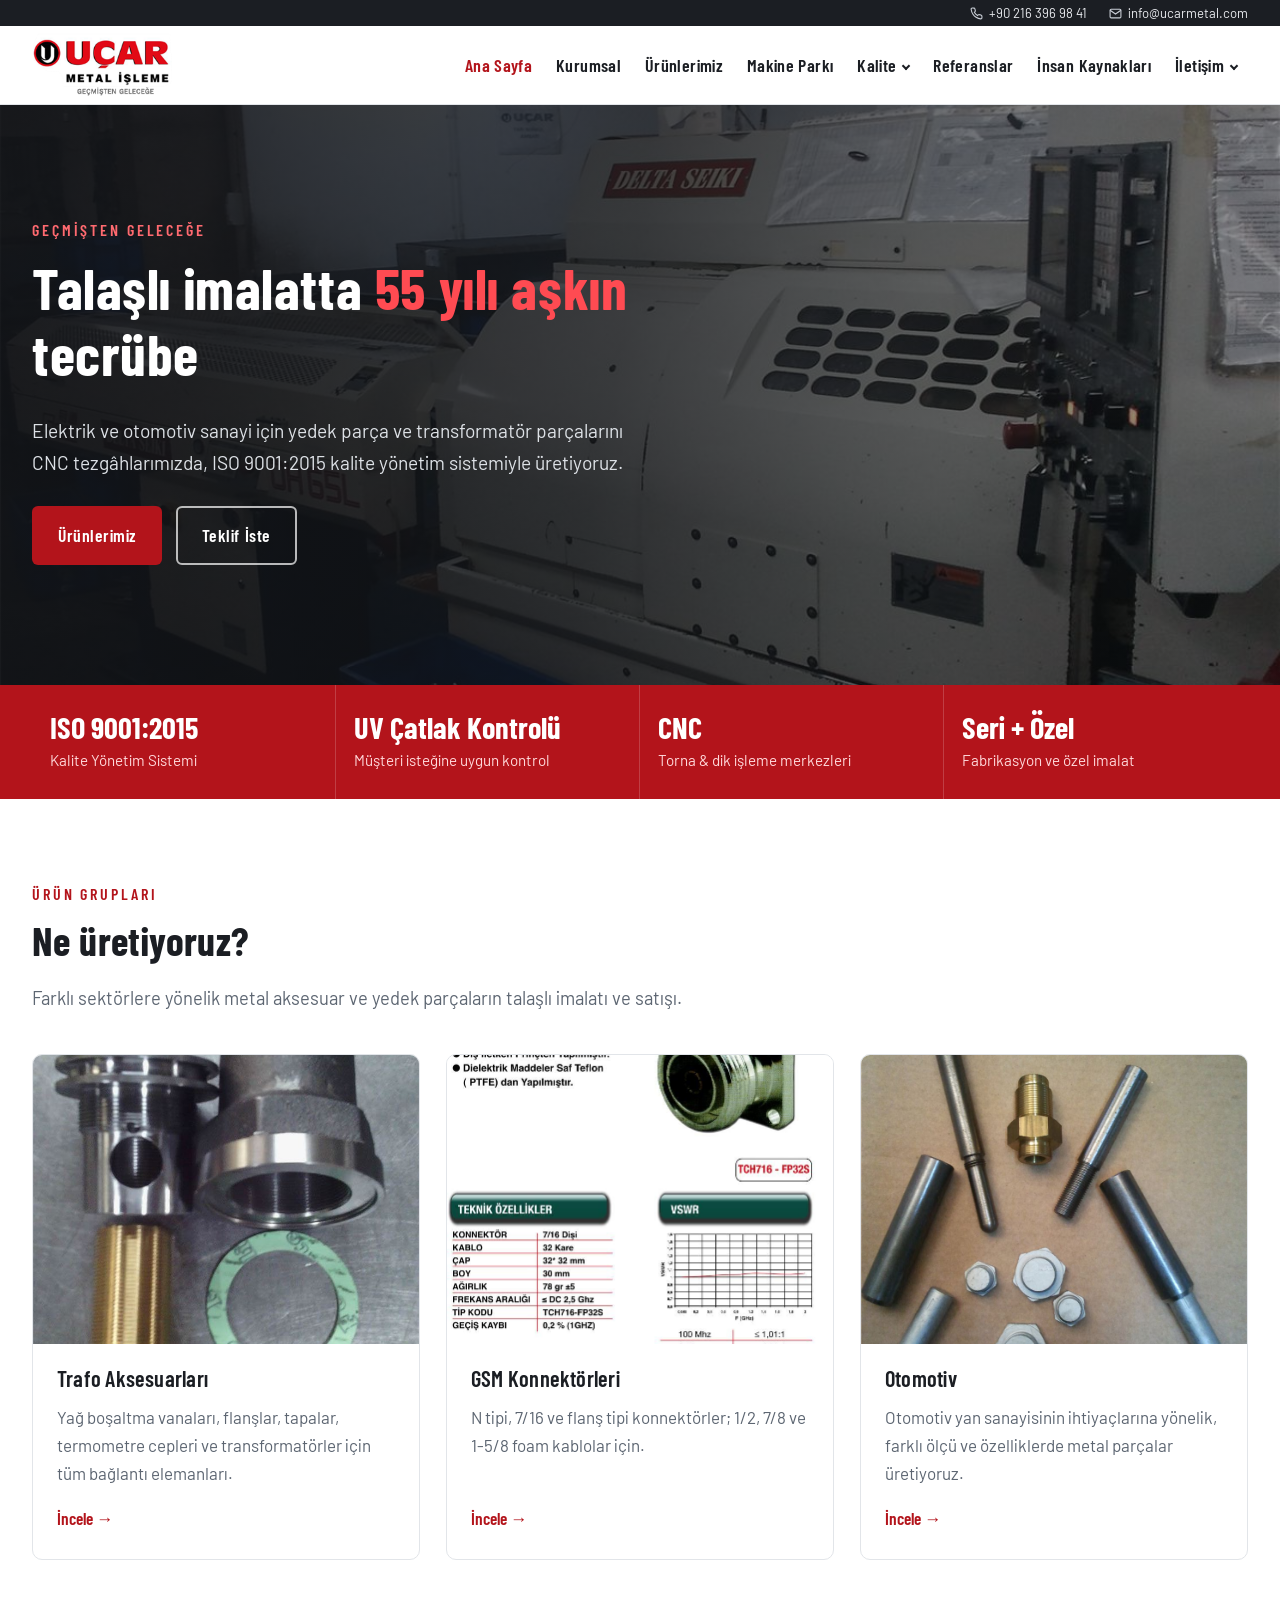
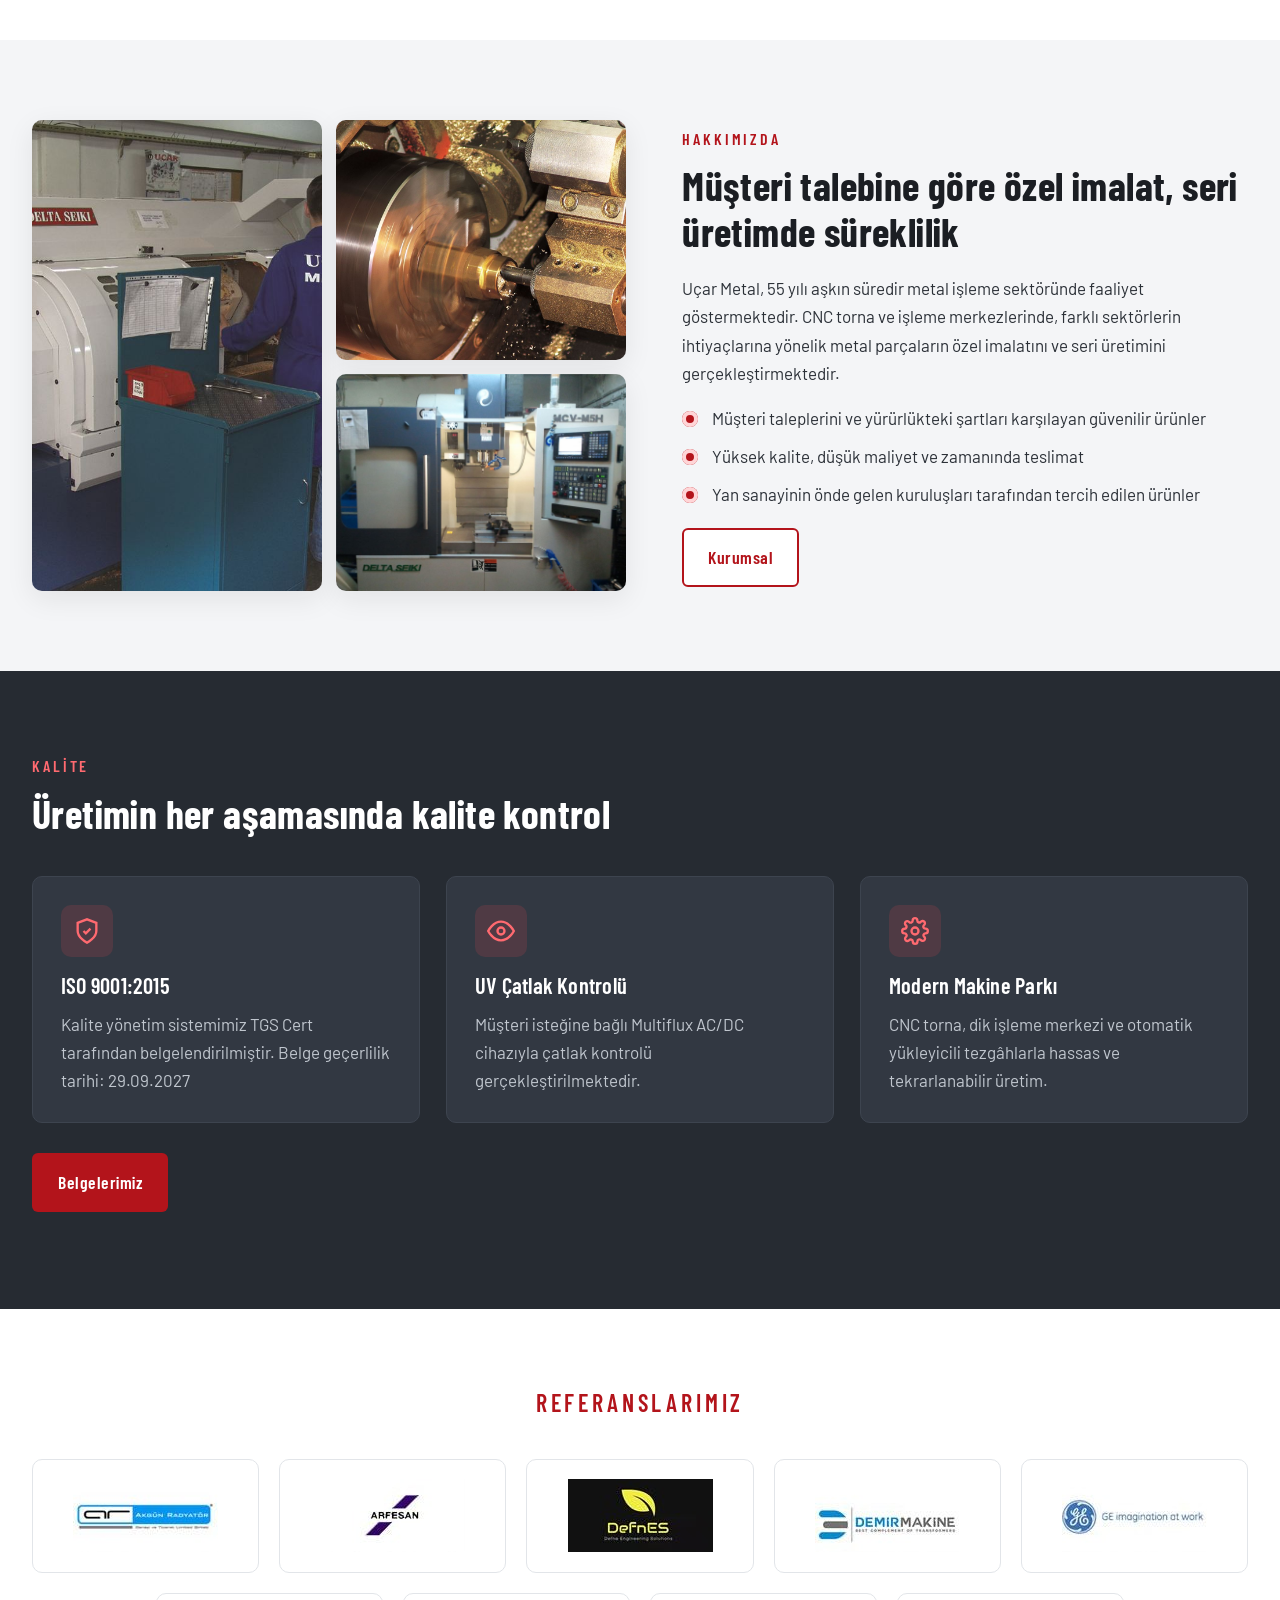
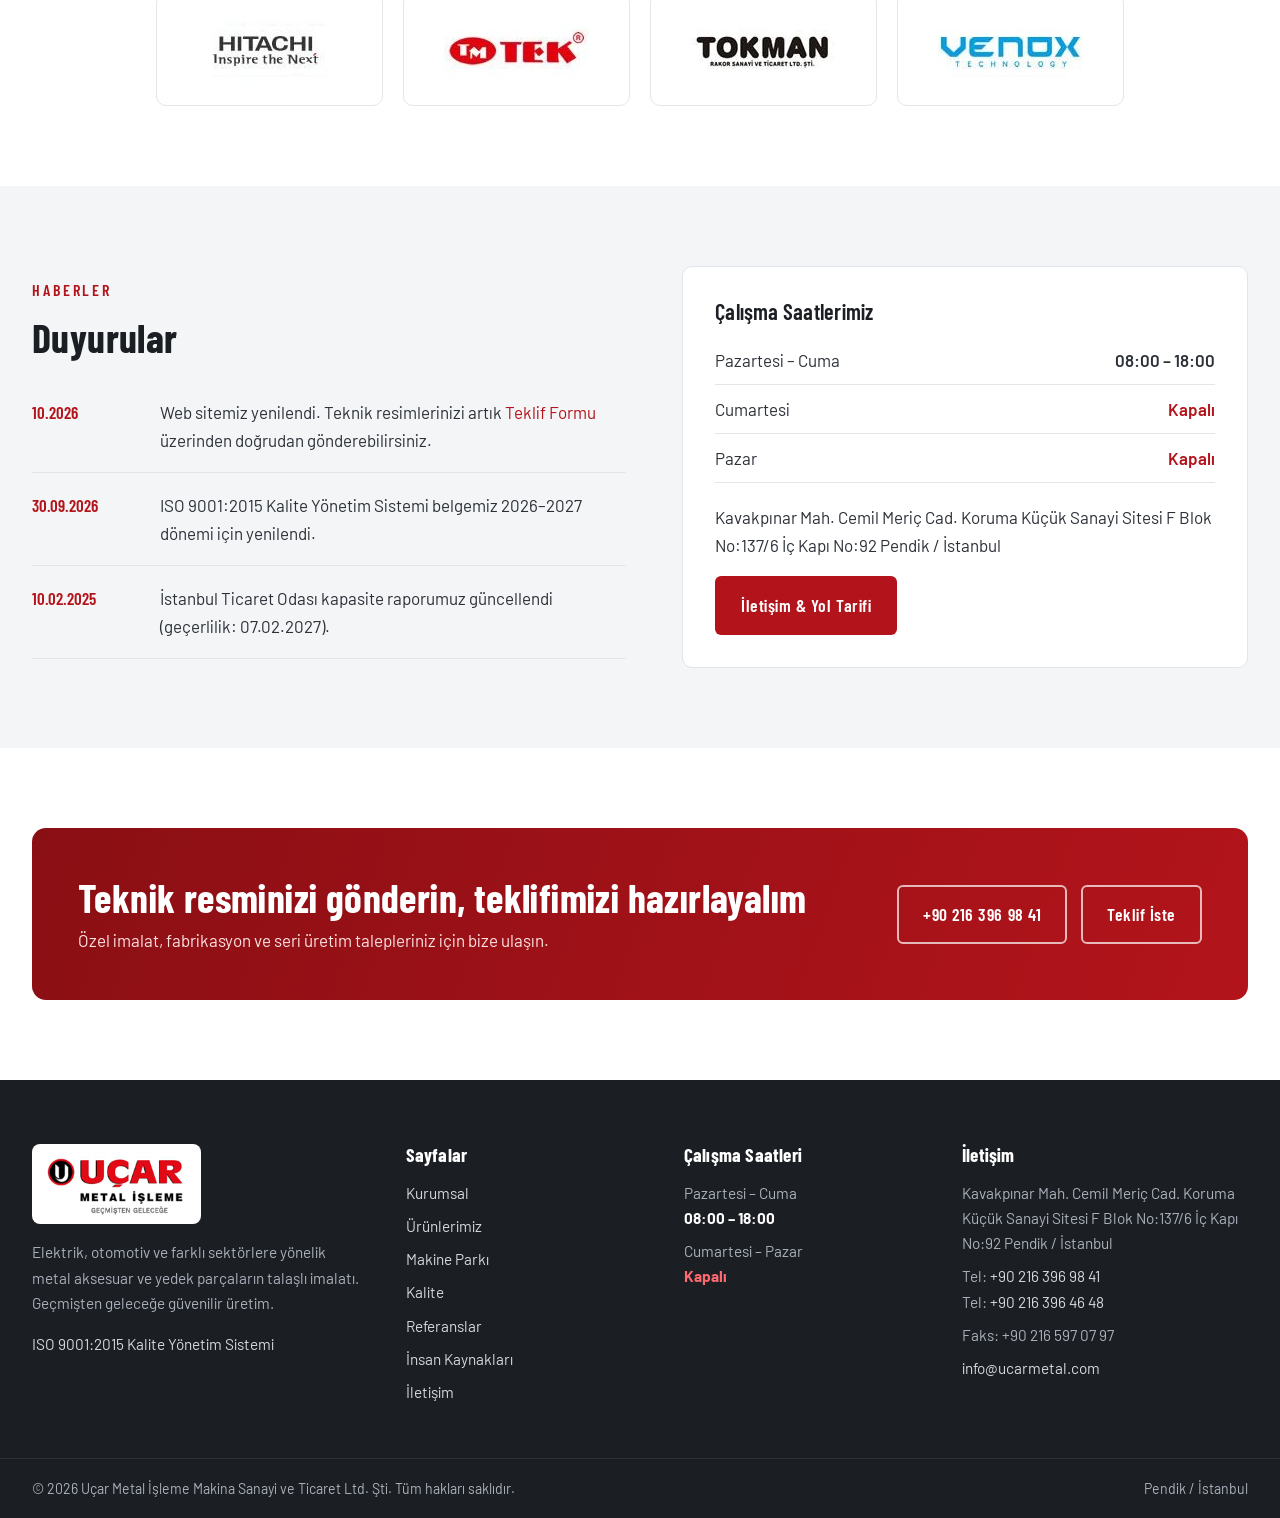
==== commit 95d13d9e: "Revize 1 son kontrol: dokümana birebir uyum - Harita uydu görünümünde, doğru işletme pininde - Ana s" ====
--- a/index.html
+++ b/index.html
@@ -83,7 +83,7 @@
     <div class="feature"><div class="ico"><svg viewBox="0 0 24 24" fill="none" stroke="currentColor" stroke-width="2"><path d="M1 12s4-8 11-8 11 8 11 8-4 8-11 8S1 12 1 12z"/><circle cx="12" cy="12" r="3"/></svg></div><h3>UV Çatlak Kontrolü</h3><p>Müşteri isteğine bağlı Multiflux AC/DC cihazıyla çatlak kontrolü gerçekleştirilmektedir.</p></div>
     <div class="feature"><div class="ico"><svg viewBox="0 0 24 24" fill="none" stroke="currentColor" stroke-width="2"><circle cx="12" cy="12" r="3"/><path d="M19.4 15a1.7 1.7 0 0 0 .3 1.8l.1.1a2 2 0 1 1-2.8 2.8l-.1-.1a1.7 1.7 0 0 0-1.8-.3 1.7 1.7 0 0 0-1 1.5V21a2 2 0 1 1-4 0v-.1a1.7 1.7 0 0 0-1.1-1.5 1.7 1.7 0 0 0-1.8.3l-.1.1a2 2 0 1 1-2.8-2.8l.1-.1a1.7 1.7 0 0 0 .3-1.8 1.7 1.7 0 0 0-1.5-1H3a2 2 0 1 1 0-4h.1a1.7 1.7 0 0 0 1.5-1.1 1.7 1.7 0 0 0-.3-1.8l-.1-.1a2 2 0 1 1 2.8-2.8l.1.1a1.7 1.7 0 0 0 1.8.3H9a1.7 1.7 0 0 0 1-1.5V3a2 2 0 1 1 4 0v.1a1.7 1.7 0 0 0 1 1.5 1.7 1.7 0 0 0 1.8-.3l.1-.1a2 2 0 1 1 2.8 2.8l-.1.1a1.7 1.7 0 0 0-.3 1.8V9a1.7 1.7 0 0 0 1.5 1H21a2 2 0 1 1 0 4h-.1a1.7 1.7 0 0 0-1.5 1z"/></svg></div><h3>Modern Makine Parkı</h3><p>CNC torna, dik işleme merkezi ve otomatik yükleyicili tezgâhlarla hassas ve tekrarlanabilir üretim.</p></div>
   </div>
-  <div class="hero-actions"><a class="btn btn-red" href="belgeler.html">Belgelerimiz</a><a class="btn btn-ghost" href="kalite-kontrol.html">Kalite Kontrol Süreçlerimiz</a></div>
+  <p style="margin-top:30px"><a class="btn btn-red" href="belgeler.html">Belgelerimiz</a></p>
 </div></section>
 
 <section class="section"><div class="wrap">
@@ -126,7 +126,7 @@
     </div>
     <div>
       <h4>Sayfalar</h4>
-      <ul><li><a href="kurumsal.html">Kurumsal</a></li><li><a href="urunler.html">Ürünlerimiz</a></li><li><a href="makine-parki.html">Makine Parkı</a></li><li><a href="belgeler.html">Kalite</a></li><li><a href="referanslar.html">Referanslar</a></li><li><a href="insan-kaynaklari.html">İnsan Kaynakları</a></li><li><a href="iletisim.html">İletişim</a></li><li><a href="teklif.html">Teklif Formu</a></li></ul>
+      <ul><li><a href="kurumsal.html">Kurumsal</a></li><li><a href="urunler.html">Ürünlerimiz</a></li><li><a href="makine-parki.html">Makine Parkı</a></li><li><a href="belgeler.html">Kalite</a></li><li><a href="referanslar.html">Referanslar</a></li><li><a href="insan-kaynaklari.html">İnsan Kaynakları</a></li><li><a href="iletisim.html">İletişim</a></li></ul>
     </div>
     <div>
       <h4>Çalışma Saatleri</h4>
